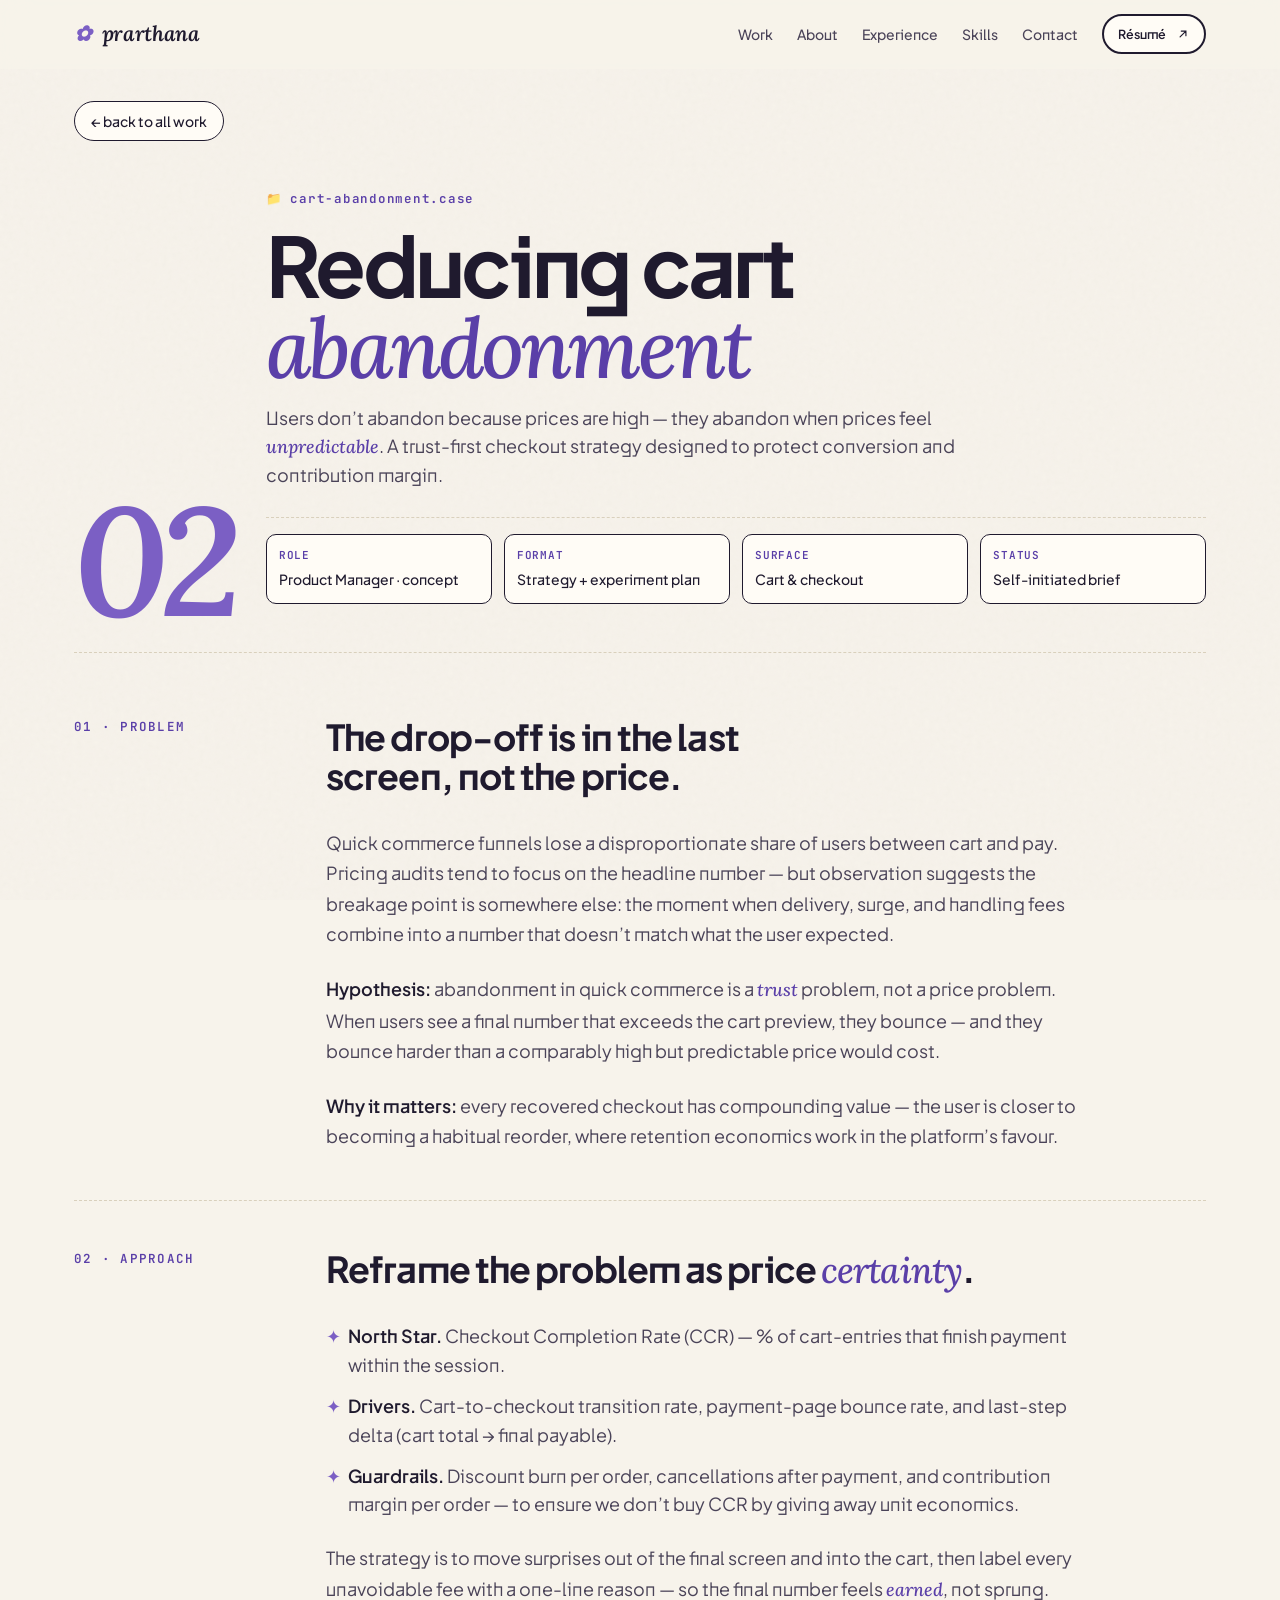
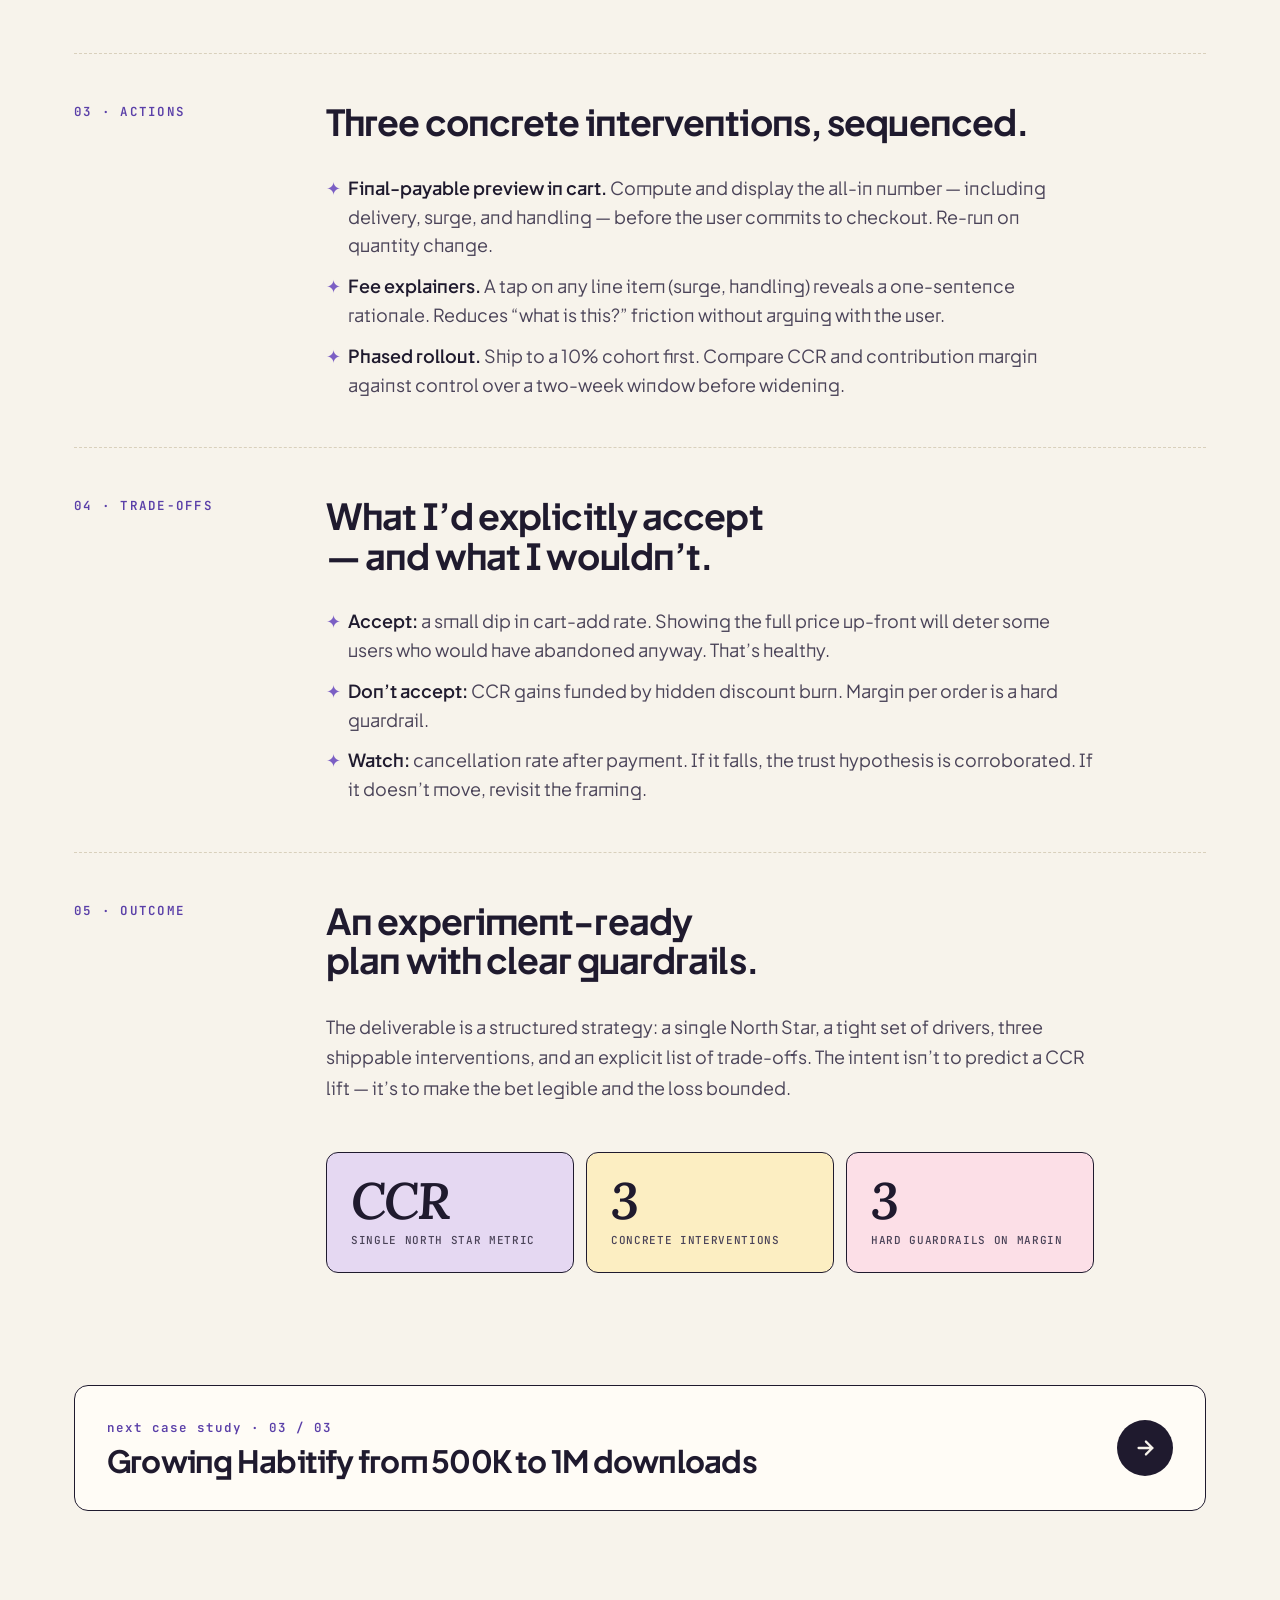
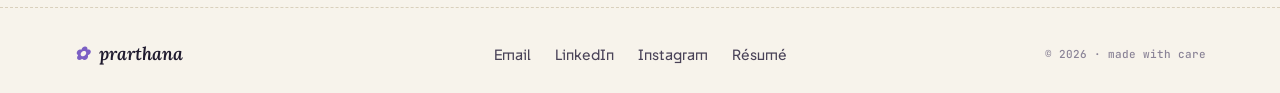
==== projects/cart-abandonment.html @ 4bee8fb5 "Rebuild portfolio: hand-built static site replacing legacy WordPress - Cream paper canvas, lilac pri" ====
<!doctype html>
<html lang="en">
<head>
<script>document.documentElement.classList.add('js');</script>
<meta charset="utf-8" />
<meta name="viewport" content="width=device-width, initial-scale=1, viewport-fit=cover" />
<meta name="theme-color" content="#F7F3EB" />
<meta name="color-scheme" content="light" />

<title>Reducing cart abandonment in quick commerce · Prarthana Dalai</title>
<meta name="description" content="A trust-first checkout strategy for quick commerce — designed to protect conversion and contribution margin." />

<link rel="icon" href="data:image/svg+xml,%3Csvg xmlns='http://www.w3.org/2000/svg' viewBox='0 0 32 32'%3E%3Crect width='32' height='32' rx='8' fill='%23F7F3EB'/%3E%3Ctext x='16' y='24' text-anchor='middle' font-family='Georgia,serif' font-style='italic' font-weight='600' font-size='22' fill='%237B5FC4'%3EP%3C/text%3E%3C/svg%3E" />

<link rel="preconnect" href="https://fonts.googleapis.com" />
<link rel="preconnect" href="https://fonts.gstatic.com" crossorigin />
<link href="https://fonts.googleapis.com/css2?family=Plus+Jakarta+Sans:wght@400;500;600;700;800&family=Lora:ital,wght@0,400..700;1,400..700&family=JetBrains+Mono:wght@400;500&family=Caveat:wght@500..700&display=swap" rel="stylesheet" />

<link rel="stylesheet" href="../index.css" />
</head>

<body>

<a class="skip" href="#main">Skip to content</a>

<header class="nav" data-nav>
  <div class="nav__inner container">
    <a class="nav__brand" href="../index.html" aria-label="Prarthana Dalai — home">prarthana</a>
    <nav class="nav__links" aria-label="Primary">
      <a href="../index.html#work">Work</a>
      <a href="../index.html#about">About</a>
      <a href="../index.html#experience">Experience</a>
      <a href="../index.html#skills">Skills</a>
      <a href="../index.html#contact">Contact</a>
    </nav>
    <div class="nav__actions">
      <a class="btn btn--ghost btn--sm" href="../assets/resume/Prarthana_Product_Manager.pdf" target="_blank" rel="noopener">
        Résumé
        <svg class="btn-arrow" viewBox="0 0 24 24" fill="none" stroke="currentColor" stroke-width="2" stroke-linecap="round" aria-hidden="true"><path d="M7 17L17 7M9 7h8v8"/></svg>
      </a>
    </div>
  </div>
</header>

<main id="main" class="case-page">
  <div class="container">

    <a class="case-back" href="../index.html#work">← back to all work</a>

    <header class="case-hero" data-reveal>
      <span class="case-hero__num">02</span>
      <div class="case-hero__main">
        <span class="case-hero__category">cart-abandonment.case</span>
        <h1 class="case-hero__title">Reducing cart <em>abandonment</em></h1>
        <p class="case-hero__deck">
          Users don&rsquo;t abandon because prices are high &mdash; they abandon when prices feel <em>unpredictable</em>.
          A trust-first checkout strategy designed to protect conversion and contribution margin.
        </p>
        <dl class="meta-grid">
          <div><dt>Role</dt><dd>Product Manager · concept</dd></div>
          <div><dt>Format</dt><dd>Strategy + experiment plan</dd></div>
          <div><dt>Surface</dt><dd>Cart &amp; checkout</dd></div>
          <div><dt>Status</dt><dd>Self-initiated brief</dd></div>
        </dl>
      </div>
    </header>

    <section class="case-section" data-reveal>
      <div class="case-section__label">01 · Problem</div>
      <div class="case-section__body">
        <h3>The drop-off is in the last screen, not the price.</h3>
        <p>
          Quick commerce funnels lose a disproportionate share of users between cart and pay. Pricing audits
          tend to focus on the headline number &mdash; but observation suggests the breakage point is somewhere
          else: the moment when delivery, surge, and handling fees combine into a number that doesn&rsquo;t
          match what the user expected.
        </p>
        <p><strong>Hypothesis:</strong> abandonment in quick commerce is a <em>trust</em> problem, not a price problem.
          When users see a final number that exceeds the cart preview, they bounce &mdash; and they bounce harder than
          a comparably high but predictable price would cost.</p>
        <p><strong>Why it matters:</strong> every recovered checkout has compounding value &mdash; the user is closer
          to becoming a habitual reorder, where retention economics work in the platform&rsquo;s favour.</p>
      </div>
    </section>

    <section class="case-section" data-reveal>
      <div class="case-section__label">02 · Approach</div>
      <div class="case-section__body">
        <h3>Reframe the problem as price <em>certainty</em>.</h3>
        <ul>
          <li><strong>North Star.</strong> Checkout Completion Rate (CCR) &mdash; % of cart-entries that finish payment within the session.</li>
          <li><strong>Drivers.</strong> Cart-to-checkout transition rate, payment-page bounce rate, and last-step delta (cart total → final payable).</li>
          <li><strong>Guardrails.</strong> Discount burn per order, cancellations after payment, and contribution margin per order &mdash; to ensure we don&rsquo;t buy CCR by giving away unit economics.</li>
        </ul>
        <p>
          The strategy is to move surprises out of the final screen and into the cart, then label every
          unavoidable fee with a one-line reason &mdash; so the final number feels <em>earned</em>, not sprung.
        </p>
      </div>
    </section>

    <section class="case-section" data-reveal>
      <div class="case-section__label">03 · Actions</div>
      <div class="case-section__body">
        <h3>Three concrete interventions, sequenced.</h3>
        <ul>
          <li><strong>Final-payable preview in cart.</strong> Compute and display the all-in number &mdash; including delivery, surge, and handling &mdash; before the user commits to checkout. Re-run on quantity change.</li>
          <li><strong>Fee explainers.</strong> A tap on any line item (surge, handling) reveals a one-sentence rationale. Reduces &ldquo;what is this?&rdquo; friction without arguing with the user.</li>
          <li><strong>Phased rollout.</strong> Ship to a 10% cohort first. Compare CCR and contribution margin against control over a two-week window before widening.</li>
        </ul>
      </div>
    </section>

    <section class="case-section" data-reveal>
      <div class="case-section__label">04 · Trade-offs</div>
      <div class="case-section__body">
        <h3>What I&rsquo;d explicitly accept &mdash; and what I wouldn&rsquo;t.</h3>
        <ul>
          <li><strong>Accept:</strong> a small dip in cart-add rate. Showing the full price up-front will deter some users who would have abandoned anyway. That&rsquo;s healthy.</li>
          <li><strong>Don&rsquo;t accept:</strong> CCR gains funded by hidden discount burn. Margin per order is a hard guardrail.</li>
          <li><strong>Watch:</strong> cancellation rate after payment. If it falls, the trust hypothesis is corroborated. If it doesn&rsquo;t move, revisit the framing.</li>
        </ul>
      </div>
    </section>

    <section class="case-section" data-reveal>
      <div class="case-section__label">05 · Outcome</div>
      <div class="case-section__body">
        <h3>An experiment-ready plan with clear guardrails.</h3>
        <p>
          The deliverable is a structured strategy: a single North Star, a tight set of drivers, three
          shippable interventions, and an explicit list of trade-offs. The intent isn&rsquo;t to predict
          a CCR lift &mdash; it&rsquo;s to make the bet legible and the loss bounded.
        </p>
        <div class="metrics">
          <div class="metric">
            <span class="metric__value">CCR</span>
            <span class="metric__label">Single North Star metric</span>
          </div>
          <div class="metric">
            <span class="metric__value">3</span>
            <span class="metric__label">Concrete interventions</span>
          </div>
          <div class="metric">
            <span class="metric__value">3</span>
            <span class="metric__label">Hard guardrails on margin</span>
          </div>
        </div>
      </div>
    </section>

    <a class="case-next" href="habitify.html" data-reveal>
      <div class="case-next__inner">
        <span class="case-next__kicker">next case study · 03 / 03</span>
        <span class="case-next__title">Growing Habitify from 500K to 1M downloads</span>
      </div>
      <span class="case-next__arrow" aria-hidden="true">
        <svg width="22" height="22" viewBox="0 0 24 24" fill="none" stroke="currentColor" stroke-width="2.5" stroke-linecap="round"><path d="M5 12h14M13 5l7 7-7 7"/></svg>
      </span>
    </a>

  </div>
</main>

<footer class="footer">
  <div class="container footer__inner">
    <div class="footer__brand">prarthana</div>
    <nav class="footer__links" aria-label="Footer">
      <a href="mailto:dalaiprarthana4@gmail.com">Email</a>
      <a href="https://www.linkedin.com/in/prarthana-dalai-ba931a186/" target="_blank" rel="noopener">LinkedIn</a>
      <a href="https://www.instagram.com/prar_tha_naa" target="_blank" rel="noopener">Instagram</a>
      <a href="../assets/resume/Prarthana_Product_Manager.pdf" target="_blank" rel="noopener">Résumé</a>
    </nav>
    <p class="footer__meta">© <span data-year>2026</span> · made with care</p>
  </div>
</footer>

<script src="../index.js" defer></script>
</body>
</html>
---- index.css ----
/* ============================================================
   PRARTHANA DALAI · PORTFOLIO 2026
   Warm minimalism · sketchbook · cream paper, lilac accent
   ============================================================ */

:root {
  /* Paper — warm cream, lots of white space */
  --paper:        #F7F3EB;
  --paper-2:      #FFFCF6;
  --paper-3:      #EDE6D5;
  --paper-4:      #E1D8C2;

  /* Ink */
  --ink:          #1F1A2E;
  --ink-2:        #4A4358;
  --ink-3:        #8B8497;
  --ink-4:        #BAB3C0;
  --ink-line:     #2D2640;

  /* Lilac — primary accent */
  --lilac:        #7B5FC4;
  --lilac-deep:   #5A3FA8;
  --lilac-soft:   #E5D8F2;
  --lilac-tint:   #F4ECFA;

  /* Sticky-note colors */
  --sun:          #F5D67D;
  --sun-soft:     #FCEEC2;
  --rose:         #FFB5C5;
  --rose-soft:    #FCDFE7;
  --mint:         #A8D5B8;
  --mint-soft:    #DBEEDF;
  --sky:          #B8D5F5;

  /* Borders */
  --border:       #D9D0BC;
  --border-soft:  #E8E0CB;
  --border-ink:   #1F1A2E;

  /* Type */
  --font-body:    'Plus Jakarta Sans', ui-sans-serif, system-ui, -apple-system, "Segoe UI", sans-serif;
  --font-italic:  'Lora', Georgia, "Times New Roman", serif;
  --font-mono:    'JetBrains Mono', ui-monospace, "SF Mono", Menlo, monospace;
  --font-hand:    'Caveat', "Comic Sans MS", cursive;

  /* Type scale */
  --t-2xs:  11px;
  --t-xs:   12.5px;
  --t-sm:   14px;
  --t-base: 16px;
  --t-md:   18px;
  --t-lg:   21px;
  --t-xl:   26px;
  --t-2xl:  34px;
  --t-3xl:  44px;
  --t-4xl:  56px;
  --t-5xl:  72px;
  --t-6xl:  96px;
  --t-7xl:  128px;

  /* Spacing 8pt */
  --s-1:  4px;  --s-2:  8px;  --s-3: 12px; --s-4: 16px; --s-5: 24px;
  --s-6: 32px;  --s-8: 48px;  --s-10: 64px; --s-12: 96px; --s-16: 128px;
  --s-20: 192px;

  /* Layout */
  --container: 1180px;
  --gutter:    24px;
  --nav-h:     68px;

  /* Radii — soft, organic */
  --r-sm:    8px;
  --r-md:   14px;
  --r-lg:   22px;
  --r-pill: 999px;

  /* Motion */
  --ease:     cubic-bezier(.22, .61, .36, 1);
  --ease-out: cubic-bezier(.16, 1, .3, 1);
  --spring:   cubic-bezier(.34, 1.56, .64, 1);
  --dur-1: 200ms;
  --dur-2: 360ms;
  --dur-3: 720ms;

  /* Shadows — soft, like paper */
  --shadow-sm: 0 1px 2px rgba(31, 26, 46, 0.06), 0 1px 3px rgba(31, 26, 46, 0.04);
  --shadow-md: 0 8px 24px -10px rgba(31, 26, 46, 0.18), 0 2px 6px -2px rgba(31, 26, 46, 0.08);
  --shadow-paper: 0 1px 0 rgba(31, 26, 46, 0.06), 0 4px 12px -4px rgba(31, 26, 46, 0.10), 0 12px 32px -12px rgba(31, 26, 46, 0.10);
}

/* ============================================================
   Reset & base
   ============================================================ */

*, *::before, *::after { box-sizing: border-box; }

html {
  -webkit-text-size-adjust: 100%;
  scroll-behavior: smooth;
  scroll-padding-top: calc(var(--nav-h) + 16px);
  color-scheme: light;
}

body {
  margin: 0;
  font-family: var(--font-body);
  font-size: var(--t-base);
  line-height: 1.6;
  color: var(--ink);
  background: var(--paper);
  -webkit-font-smoothing: antialiased;
  -moz-osx-font-smoothing: grayscale;
  text-rendering: optimizeLegibility;
  font-feature-settings: "ss01", "cv11";
  position: relative;
  overflow-x: hidden;
}

/* Subtle paper grain */
body::after {
  content: "";
  position: fixed;
  inset: 0;
  pointer-events: none;
  z-index: 1;
  opacity: 0.04;
  mix-blend-mode: multiply;
  background-image: url("data:image/svg+xml;utf8,<svg xmlns='http://www.w3.org/2000/svg' viewBox='0 0 200 200'><filter id='n'><feTurbulence type='fractalNoise' baseFrequency='0.85' numOctaves='2' stitchTiles='stitch'/><feColorMatrix values='0 0 0 0 0.10  0 0 0 0 0.08  0 0 0 0 0.16  0 0 0 0.6 0'/></filter><rect width='100%' height='100%' filter='url(%23n)'/></svg>");
}

img, svg, video { display: block; max-width: 100%; height: auto; }
img { color: transparent; }

h1, h2, h3, h4, h5, h6 { margin: 0; font-weight: 600; letter-spacing: -0.02em; line-height: 1.1; }
p { margin: 0; }
ul, ol { margin: 0; padding: 0; list-style: none; }

a {
  color: inherit;
  text-decoration: none;
  transition: color var(--dur-1) var(--ease);
}

button { font: inherit; color: inherit; background: none; border: 0; cursor: pointer; padding: 0; }

::selection { background: var(--lilac); color: var(--paper-2); }

:focus { outline: none; }
:focus-visible {
  outline: 2px solid var(--lilac);
  outline-offset: 3px;
  border-radius: 4px;
}

.skip {
  position: absolute;
  top: -100px; left: 16px;
  padding: 10px 16px;
  background: var(--ink);
  color: var(--paper);
  border-radius: 4px;
  z-index: 1000;
  transition: top var(--dur-1);
  font-family: var(--font-mono);
  font-size: var(--t-2xs);
}
.skip:focus { top: 16px; }

/* ============================================================
   Utilities
   ============================================================ */

.container {
  max-width: var(--container);
  padding-inline: var(--gutter);
  margin-inline: auto;
  position: relative;
  z-index: 2;
}

.italic-serif {
  font-family: var(--font-italic);
  font-style: italic;
  font-weight: 500;
}
.muted  { color: var(--ink-2); }
.faint  { color: var(--ink-3); }
.mono   {
  font-family: var(--font-mono);
  font-variant-numeric: tabular-nums;
}

/* Highlighted span — like a marker */
.hl {
  background: linear-gradient(180deg, transparent 55%, var(--lilac-soft) 55%, var(--lilac-soft) 92%, transparent 92%);
  padding: 0 4px;
}
.hl--sun { background: linear-gradient(180deg, transparent 55%, var(--sun-soft) 55%, var(--sun-soft) 92%, transparent 92%); }
.hl--rose { background: linear-gradient(180deg, transparent 55%, var(--rose-soft) 55%, var(--rose-soft) 92%, transparent 92%); }

/* Inline link — underlined */
.link {
  position: relative;
  color: var(--lilac-deep);
  font-weight: 600;
  border-bottom: 1.5px solid var(--lilac);
  padding-bottom: 1px;
  transition: color var(--dur-1) var(--ease), border-color var(--dur-1) var(--ease);
}
.link:hover { color: var(--ink); border-color: var(--ink); }

/* Tag */
.tag {
  display: inline-flex;
  align-items: center;
  gap: 8px;
  padding: 6px 12px;
  background: var(--lilac-soft);
  border: 1px solid var(--lilac);
  color: var(--lilac-deep);
  font-family: var(--font-mono);
  font-size: var(--t-2xs);
  font-weight: 500;
  border-radius: 999px;
}
.tag--sun  { background: var(--sun-soft); border-color: #D9B85A; color: #6E5519; }
.tag--rose { background: var(--rose-soft); border-color: #E78EA0; color: #B53D58; }
.tag--mint { background: var(--mint-soft); border-color: #74B594; color: #2F6843; }
.tag__dot {
  width: 6px; height: 6px;
  border-radius: 50%;
  background: currentColor;
}

/* ============================================================
   Buttons
   ============================================================ */

.btn {
  display: inline-flex;
  align-items: center;
  gap: 10px;
  padding: 13px 22px;
  font-family: var(--font-body);
  font-size: var(--t-sm);
  font-weight: 600;
  letter-spacing: -0.005em;
  border: 2px solid transparent;
  border-radius: 999px;
  cursor: pointer;
  transition: transform var(--dur-2) var(--spring),
              background var(--dur-2) var(--ease),
              color var(--dur-2) var(--ease),
              border-color var(--dur-2) var(--ease),
              box-shadow var(--dur-2) var(--ease);
  white-space: nowrap;
  position: relative;
}
.btn:hover  { transform: translateY(-2px); }
.btn:active { transform: translateY(0) scale(.98); transition-duration: 80ms; }

.btn--primary {
  background: var(--ink);
  color: var(--paper);
  border-color: var(--ink);
  box-shadow: 0 4px 0 0 var(--lilac);
}
.btn--primary:hover {
  background: var(--lilac-deep);
  border-color: var(--lilac-deep);
  box-shadow: 0 6px 0 0 var(--ink);
}
.btn--primary:active { box-shadow: 0 1px 0 0 var(--ink); }

.btn--ghost {
  background: var(--paper-2);
  color: var(--ink);
  border-color: var(--ink);
}
.btn--ghost:hover {
  background: var(--lilac-tint);
  border-color: var(--lilac);
  color: var(--lilac-deep);
}

.btn--sm { padding: 8px 14px; font-size: var(--t-xs); }
.btn--lg { padding: 16px 28px; font-size: var(--t-md); }

.btn-arrow {
  width: 14px; height: 14px;
  transition: transform var(--dur-2) var(--ease);
}
.btn:hover .btn-arrow { transform: translate(3px, -3px); }

/* ============================================================
   Nav
   ============================================================ */

.nav {
  position: sticky;
  top: 0;
  z-index: 100;
  background: color-mix(in srgb, var(--paper) 82%, transparent);
  backdrop-filter: saturate(140%) blur(14px);
  -webkit-backdrop-filter: saturate(140%) blur(14px);
  border-bottom: 1px solid transparent;
  transition: border-color var(--dur-2) var(--ease), background var(--dur-2) var(--ease);
}
.nav[data-scrolled="true"] { border-bottom-color: var(--border); }

.nav__inner {
  display: flex;
  align-items: center;
  gap: var(--s-5);
  height: var(--nav-h);
}

.nav__brand {
  display: inline-flex;
  align-items: center;
  gap: 10px;
  font-family: var(--font-italic);
  font-style: italic;
  font-weight: 600;
  font-size: var(--t-lg);
  color: var(--ink);
  letter-spacing: -0.015em;
}
.nav__brand::before {
  content: "✿";
  color: var(--lilac);
  font-size: 1em;
}

.nav__links {
  display: flex;
  gap: var(--s-5);
  margin-left: auto;
}
.nav__links a {
  font-size: var(--t-sm);
  color: var(--ink-2);
  font-weight: 500;
  position: relative;
  padding: 4px 0;
  transition: color var(--dur-1) var(--ease);
}
.nav__links a:hover { color: var(--lilac-deep); }
.nav__links a::after {
  content: "";
  position: absolute;
  left: 0; right: 0; bottom: 0;
  height: 2px;
  background: var(--lilac);
  border-radius: 2px;
  transform: scaleX(0);
  transform-origin: left;
  transition: transform var(--dur-2) var(--ease-out);
}
.nav__links a:hover::after { transform: scaleX(1); }

.nav__actions {
  display: inline-flex;
  align-items: center;
  gap: var(--s-3);
}

/* ============================================================
   Hero
   ============================================================ */

.hero {
  position: relative;
  padding-top: clamp(48px, 5vw, 72px);
  padding-bottom: clamp(80px, 8vw, 120px);
  overflow: visible;
}

.hero__inner {
  display: grid;
  grid-template-columns: 1.5fr 1fr;
  gap: clamp(40px, 5vw, 80px);
  align-items: center;
  position: relative;
}

.hero__main {
  display: flex;
  flex-direction: column;
  gap: var(--s-5);
}

.hero__greeting {
  display: flex;
  align-items: center;
  gap: 12px;
  font-family: var(--font-italic);
  font-style: italic;
  font-size: var(--t-xl);
  color: var(--ink-2);
  font-weight: 500;
}
.hero__greeting-wave {
  display: inline-block;
  font-size: 1.4em;
  animation: wave 2.4s var(--ease) infinite;
  transform-origin: 70% 70%;
}
@keyframes wave {
  0%, 100% { transform: rotate(0deg); }
  10%, 30% { transform: rotate(14deg); }
  20%      { transform: rotate(-8deg); }
  40%      { transform: rotate(0deg); }
}

.hero__title {
  font-family: var(--font-body);
  font-weight: 700;
  font-size: clamp(48px, 8vw, 110px);
  line-height: 0.95;
  letter-spacing: -0.04em;
  color: var(--ink);
  text-wrap: balance;
}
.hero__title em {
  font-family: var(--font-italic);
  font-style: italic;
  font-weight: 500;
  color: var(--lilac-deep);
  position: relative;
  white-space: nowrap;
  letter-spacing: -0.025em;
}
.hero__title em::after {
  content: "";
  position: absolute;
  left: 0; right: 0;
  bottom: -0.06em;
  height: 0.18em;
  background: url("data:image/svg+xml;utf8,<svg xmlns='http://www.w3.org/2000/svg' viewBox='0 0 200 12' preserveAspectRatio='none'><path d='M2 8 Q 50 1 100 6 T 198 4' stroke='%237B5FC4' stroke-width='3' fill='none' stroke-linecap='round'/></svg>") no-repeat center / 100% 100%;
}

.hero__lede {
  font-size: clamp(var(--t-md), 1.4vw, var(--t-lg));
  line-height: 1.55;
  color: var(--ink-2);
  max-width: 56ch;
  text-wrap: pretty;
}

/* "On my desk right now" notepad — paper-tape callout */
.hero__now {
  background: var(--paper-2);
  border: 1.5px solid var(--ink);
  border-radius: 14px;
  padding: 22px 22px 18px;
  position: relative;
  margin-top: var(--s-3);
  max-width: 480px;
  box-shadow: var(--shadow-paper);
}
.hero__now::before {
  content: "";
  position: absolute;
  top: -11px;
  left: 28px;
  width: 84px;
  height: 22px;
  background: var(--sun);
  border: 1px solid rgba(31, 26, 46, 0.10);
  border-radius: 2px;
  transform: rotate(-3deg);
  box-shadow: 0 2px 4px rgba(0, 0, 0, 0.08);
  pointer-events: none;
}
.hero__now-label {
  display: inline-flex;
  align-items: center;
  gap: 8px;
  font-family: var(--font-italic);
  font-style: italic;
  font-weight: 600;
  font-size: var(--t-md);
  color: var(--lilac-deep);
  margin-bottom: 14px;
}
.hero__now-label::before {
  content: "✿";
  font-style: normal;
  color: var(--lilac);
  font-size: 0.85em;
}
.hero__now dl {
  margin: 0;
  display: flex;
  flex-direction: column;
}
.hero__now dl > div {
  display: grid;
  grid-template-columns: 96px 1fr;
  gap: 14px;
  align-items: baseline;
  padding: 9px 0;
  border-bottom: 1px dashed var(--border);
}
.hero__now dl > div:first-child { padding-top: 4px; }
.hero__now dl > div:last-child  { border-bottom: 0; padding-bottom: 2px; }
.hero__now dt {
  font-family: var(--font-mono);
  font-size: var(--t-2xs);
  letter-spacing: 0.10em;
  text-transform: uppercase;
  color: var(--lilac-deep);
  font-weight: 600;
  margin: 0;
}
.hero__now dd {
  margin: 0;
  font-size: var(--t-sm);
  color: var(--ink);
  line-height: 1.5;
}
.hero__now dd strong {
  color: var(--lilac-deep);
  font-weight: 700;
}

.hero__cta {
  display: flex;
  gap: var(--s-3);
  flex-wrap: wrap;
  margin-top: var(--s-3);
}

/* Hero side — polaroid portrait + stickies */
.hero__side {
  position: relative;
  display: flex;
  justify-content: center;
  align-items: center;
  min-height: 480px;
}

.polaroid {
  position: relative;
  background: var(--paper-2);
  padding: 14px 14px 60px;
  border-radius: 4px;
  box-shadow: var(--shadow-paper);
  transform: rotate(-3deg);
  transition: transform var(--dur-3) var(--ease);
  max-width: 280px;
  z-index: 2;
}
.polaroid:hover { transform: rotate(-1deg) translateY(-4px); }
.polaroid img {
  width: 100%;
  aspect-ratio: 4 / 5;
  object-fit: cover;
  background: var(--lilac-soft);
  filter: contrast(1.02) saturate(0.95);
}
.polaroid__cap {
  position: absolute;
  bottom: 16px;
  left: 0; right: 0;
  text-align: center;
  font-family: var(--font-hand);
  font-size: 22px;
  color: var(--ink);
  letter-spacing: 0.005em;
}

/* Sticky note */
.sticky {
  position: absolute;
  background: var(--sun);
  padding: 14px 16px;
  font-family: var(--font-hand);
  font-size: 19px;
  line-height: 1.2;
  color: var(--ink);
  box-shadow: var(--shadow-md);
  width: 160px;
  z-index: 3;
}
.sticky::before {
  content: "";
  position: absolute;
  top: -10px; left: 50%;
  transform: translateX(-50%) rotate(-4deg);
  width: 60px;
  height: 18px;
  background: rgba(247, 243, 235, 0.7);
  border: 1px solid rgba(31, 26, 46, 0.08);
  border-radius: 2px;
  box-shadow: 0 2px 6px rgba(0,0,0,.08);
}
.sticky--lilac { background: var(--lilac-soft); }
.sticky--rose  { background: var(--rose-soft); }
.sticky--mint  { background: var(--mint-soft); }

.hero__sticky-1 {
  top: 8%;
  right: -8%;
  transform: rotate(7deg);
  width: 170px;
}
.hero__sticky-2 {
  bottom: 6%;
  left: -10%;
  transform: rotate(-6deg);
  width: 150px;
  background: var(--lilac-soft);
}
.hero__sticky-3 {
  top: 32%;
  left: -16%;
  transform: rotate(-12deg);
  width: 140px;
  background: var(--rose-soft);
}

/* Decorative scribbles */
.scribble {
  position: absolute;
  pointer-events: none;
  z-index: 1;
}
.scribble--star1 { top: 4%; left: 8%; width: 36px; color: var(--lilac); transform: rotate(-12deg); }
.scribble--star2 { bottom: 18%; right: 28%; width: 28px; color: var(--rose); transform: rotate(8deg); }
.scribble--arrow1 { top: 38%; left: 38%; width: 90px; color: var(--ink-3); transform: rotate(-22deg); opacity: 0.6; }
.scribble--squiggle { bottom: 8%; left: 24%; width: 110px; color: var(--lilac); opacity: 0.4; }

/* ============================================================
   Sections
   ============================================================ */

.section {
  padding-block: clamp(64px, 8vw, 120px);
  position: relative;
}

.section__head {
  display: grid;
  grid-template-columns: 1fr 1fr;
  gap: clamp(var(--s-5), 4vw, var(--s-8));
  margin-bottom: clamp(var(--s-8), 6vw, var(--s-10));
  align-items: end;
}
.section__pg {
  display: inline-flex;
  align-items: center;
  gap: 10px;
  font-family: var(--font-mono);
  font-size: var(--t-xs);
  letter-spacing: 0.08em;
  color: var(--ink-3);
  margin-bottom: var(--s-3);
  font-weight: 500;
}
.section__pg::before {
  content: "→";
  color: var(--lilac);
  font-weight: 700;
}
.section__title {
  font-family: var(--font-body);
  font-weight: 700;
  font-size: clamp(var(--t-3xl), 5.4vw, var(--t-5xl));
  letter-spacing: -0.035em;
  line-height: 0.96;
  color: var(--ink);
  text-wrap: balance;
}
.section__title em {
  font-family: var(--font-italic);
  font-style: italic;
  font-weight: 500;
  color: var(--lilac-deep);
  letter-spacing: -0.02em;
}
.section__deck {
  font-size: clamp(var(--t-md), 1.3vw, var(--t-lg));
  line-height: 1.55;
  color: var(--ink-2);
  max-width: 50ch;
  text-wrap: pretty;
  align-self: end;
  padding-bottom: 6px;
}

/* ============================================================
   About — notebook page feel
   ============================================================ */

.about {
  display: grid;
  grid-template-columns: 1fr 360px;
  gap: clamp(var(--s-5), 4vw, var(--s-10));
  align-items: start;
}

.about__body p {
  font-size: clamp(var(--t-md), 1.3vw, 19px);
  line-height: 1.7;
  color: var(--ink);
  text-wrap: pretty;
}
.about__body p + p { margin-top: var(--s-5); }
.about__body em {
  font-family: var(--font-italic);
  font-style: italic;
  font-weight: 500;
  color: var(--lilac-deep);
}

/* Drop cap — soft, decorative */
.dropcap::first-letter {
  font-family: var(--font-italic);
  font-style: italic;
  font-weight: 600;
  font-size: 5.5em;
  float: left;
  line-height: 0.85;
  margin: 4px 12px 0 -2px;
  color: var(--lilac-deep);
}

/* Pull quote */
.pullquote {
  margin: var(--s-6) 0;
  padding: var(--s-5);
  background: var(--lilac-tint);
  border-left: 4px solid var(--lilac);
  border-radius: 0 12px 12px 0;
  font-family: var(--font-italic);
  font-style: italic;
  font-weight: 500;
  font-size: clamp(20px, 2vw, 26px);
  line-height: 1.4;
  color: var(--ink);
  text-wrap: balance;
  position: relative;
}
.pullquote::before {
  content: "“";
  position: absolute;
  top: -10px; left: 14px;
  font-family: var(--font-italic);
  font-size: 80px;
  color: var(--lilac);
  line-height: 1;
  font-style: italic;
}
.pullquote cite {
  display: block;
  margin-top: 12px;
  font-style: normal;
  font-family: var(--font-mono);
  font-size: var(--t-2xs);
  letter-spacing: 0.08em;
  color: var(--ink-3);
  font-weight: 500;
}

/* About sidebar — sticky note + todo list */
.about__sidebar {
  display: flex;
  flex-direction: column;
  gap: var(--s-5);
  position: sticky;
  top: calc(var(--nav-h) + 24px);
  align-self: start;
}

.todo-card {
  background: var(--paper-2);
  border: 1px solid var(--border);
  border-radius: 12px;
  padding: var(--s-5);
  position: relative;
  box-shadow: var(--shadow-sm);
}
.todo-card__tape {
  position: absolute;
  top: -14px;
  left: 50%;
  transform: translateX(-50%) rotate(-3deg);
  width: 80px;
  height: 22px;
  background: var(--sun);
  opacity: 0.85;
  border-radius: 2px;
  box-shadow: 0 2px 6px rgba(0,0,0,.08);
}
.todo-card__title {
  font-family: var(--font-hand);
  font-size: 28px;
  color: var(--ink);
  margin-bottom: var(--s-3);
  display: flex;
  align-items: center;
  gap: 10px;
}
.todo-card__title::after {
  content: "";
  flex: 1;
  height: 1px;
  background: var(--ink-4);
}
.todo-card__list {
  display: flex;
  flex-direction: column;
  gap: var(--s-3);
}
.todo-card__list li {
  display: grid;
  grid-template-columns: 24px 1fr;
  gap: 12px;
  align-items: start;
  font-size: var(--t-sm);
  line-height: 1.5;
  color: var(--ink-2);
}
.todo-card__check {
  width: 18px; height: 18px;
  border: 2px solid var(--ink);
  border-radius: 4px;
  position: relative;
  margin-top: 2px;
  flex-shrink: 0;
}
.todo-card__check--done { background: var(--lilac); border-color: var(--lilac); }
.todo-card__check--done::after {
  content: "✓";
  position: absolute;
  top: -2px; left: 2px;
  color: var(--paper);
  font-weight: 700;
  font-size: 13px;
}
.todo-card__list strong {
  display: block;
  color: var(--ink);
  font-weight: 600;
  margin-bottom: 2px;
}

/* ============================================================
   Work — desktop "folder" cards with polaroid feel
   ============================================================ */

.folder-grid {
  display: grid;
  grid-template-columns: 1fr;
  gap: clamp(var(--s-8), 6vw, var(--s-12));
}

.folder {
  display: grid;
  grid-template-columns: 1fr 1fr;
  gap: clamp(var(--s-5), 4vw, var(--s-8));
  align-items: start;
  position: relative;
  padding: var(--s-6) 0;
}
.folder--right { grid-template-columns: 1fr 1fr; }
.folder--right .folder__media { order: 2; }
.folder--right .folder__body  { order: 1; }

.folder__head {
  grid-column: 1 / -1;
  display: grid;
  grid-template-columns: auto 1fr auto;
  gap: var(--s-4);
  align-items: baseline;
  padding-bottom: var(--s-3);
  border-bottom: 1.5px dashed var(--border);
  margin-bottom: var(--s-5);
}
.folder__num {
  font-family: var(--font-italic);
  font-style: italic;
  font-weight: 600;
  font-size: clamp(48px, 6vw, 80px);
  color: var(--lilac);
  letter-spacing: -0.04em;
  line-height: 0.85;
}
.folder__filename {
  font-family: var(--font-mono);
  font-size: var(--t-sm);
  color: var(--ink-2);
  letter-spacing: 0.02em;
  display: inline-flex;
  align-items: center;
  gap: 8px;
}
.folder__filename::before {
  content: "📁";
  font-size: 1.2em;
}
.folder__pg {
  font-family: var(--font-mono);
  font-size: var(--t-xs);
  color: var(--ink-3);
  letter-spacing: 0.06em;
  font-weight: 500;
}

.folder__media {
  position: relative;
  padding: 0;
}
.folder__media-frame {
  position: relative;
  background: var(--paper-2);
  border: 1px solid var(--border);
  border-radius: 12px;
  overflow: hidden;
  aspect-ratio: 4 / 5;
  transform: rotate(-2deg);
  transition: transform var(--dur-3) var(--ease);
  box-shadow: var(--shadow-paper);
  padding: 14px 14px 50px;
}
.folder--right .folder__media-frame { transform: rotate(2deg); }
.folder__media:hover .folder__media-frame { transform: rotate(0deg); }
.folder__media-frame img {
  width: 100%;
  height: 100%;
  object-fit: cover;
  border-radius: 4px;
}
.folder__media-frame--graphic {
  display: grid;
  place-items: center;
  background: linear-gradient(155deg, var(--lilac-tint) 0%, var(--rose-soft) 100%);
  padding: var(--s-6);
}
.folder__media-cap {
  position: absolute;
  bottom: 14px;
  left: 0; right: 0;
  text-align: center;
  font-family: var(--font-hand);
  font-size: 18px;
  color: var(--ink);
  pointer-events: none;
}
/* sticky tag on each folder */
.folder__sticker {
  position: absolute;
  top: -14px;
  right: -14px;
  background: var(--lilac);
  color: var(--paper);
  font-family: var(--font-mono);
  font-size: var(--t-2xs);
  font-weight: 600;
  letter-spacing: 0.08em;
  padding: 6px 12px;
  border-radius: 999px;
  box-shadow: var(--shadow-md);
  transform: rotate(8deg);
  z-index: 2;
}
.folder__sticker--rose { background: var(--rose); color: var(--ink); }
.folder__sticker--sun  { background: var(--sun);  color: var(--ink); }

.folder__body {
  display: flex;
  flex-direction: column;
  gap: var(--s-4);
}
.folder__title {
  font-family: var(--font-body);
  font-weight: 700;
  font-size: clamp(28px, 4vw, 56px);
  letter-spacing: -0.035em;
  line-height: 0.98;
  color: var(--ink);
  text-wrap: balance;
}
.folder__title em {
  font-family: var(--font-italic);
  font-style: italic;
  font-weight: 500;
  color: var(--lilac-deep);
}
.folder__deck {
  font-size: clamp(var(--t-md), 1.3vw, var(--t-lg));
  line-height: 1.55;
  color: var(--ink-2);
  max-width: 38ch;
}

.folder__pap {
  display: grid;
  grid-template-columns: repeat(2, minmax(0, 1fr));
  gap: var(--s-4) var(--s-5);
  margin-top: var(--s-3);
  padding-top: var(--s-4);
  border-top: 1.5px dashed var(--border);
}
.folder__pap > div { display: flex; flex-direction: column; gap: 6px; }
.folder__pap dt {
  font-family: var(--font-mono);
  font-size: var(--t-2xs);
  letter-spacing: 0.10em;
  text-transform: uppercase;
  color: var(--lilac-deep);
  font-weight: 600;
}
.folder__pap dd {
  margin: 0;
  font-size: var(--t-sm);
  line-height: 1.55;
  color: var(--ink-2);
}
.folder__pap dd strong { color: var(--ink); font-weight: 600; }

.folder__cta {
  align-self: flex-start;
  margin-top: var(--s-3);
  display: inline-flex;
  align-items: center;
  gap: 8px;
  padding: 10px 18px;
  background: var(--paper-2);
  border: 1.5px solid var(--ink);
  border-radius: 999px;
  font-size: var(--t-sm);
  font-weight: 600;
  color: var(--ink);
  transition: all var(--dur-2) var(--ease);
}
.folder__cta:hover {
  background: var(--ink);
  color: var(--paper);
  transform: translate(-2px, -2px);
  box-shadow: 4px 4px 0 var(--lilac);
}

/* Checkout graphic */
.checkout-card {
  width: 100%;
  max-width: 280px;
  background: var(--paper-2);
  border: 1.5px solid var(--ink);
  border-radius: 12px;
  padding: var(--s-4);
  display: flex;
  flex-direction: column;
  gap: 10px;
  box-shadow: var(--shadow-md);
  transform: rotate(-1deg);
}
.checkout-card__row {
  display: flex;
  justify-content: space-between;
  align-items: center;
  font-size: var(--t-sm);
  color: var(--ink-2);
}
.checkout-card__row--surcharge { color: #B53D58; }
.checkout-card__row--total {
  margin-top: 6px;
  padding-top: 10px;
  border-top: 1.5px dashed var(--border);
  font-family: var(--font-italic);
  font-style: italic;
  font-size: var(--t-md);
  font-weight: 600;
  color: var(--ink);
}
.checkout-card__chip {
  align-self: flex-start;
  margin-top: 4px;
  padding: 4px 10px;
  background: var(--lilac);
  color: var(--paper);
  font-family: var(--font-mono);
  font-size: var(--t-2xs);
  font-weight: 600;
  border-radius: 999px;
  letter-spacing: 0.04em;
}

/* ============================================================
   Numbers — playful tile grid
   ============================================================ */

.numbers {
  margin-top: clamp(var(--s-10), 8vw, var(--s-12));
  padding-top: var(--s-6);
  border-top: 1.5px dashed var(--border);
}
.numbers__head {
  display: flex;
  justify-content: space-between;
  align-items: baseline;
  flex-wrap: wrap;
  gap: var(--s-4);
  margin-bottom: var(--s-6);
}
.numbers__title {
  font-family: var(--font-body);
  font-weight: 700;
  font-size: clamp(var(--t-xl), 3vw, var(--t-3xl));
  color: var(--ink);
  letter-spacing: -0.025em;
  line-height: 1;
}
.numbers__title em { font-family: var(--font-italic); font-style: italic; color: var(--lilac-deep); font-weight: 500; }
.numbers__pg {
  font-family: var(--font-mono);
  font-size: var(--t-xs);
  color: var(--ink-3);
  letter-spacing: 0.06em;
  font-weight: 500;
}

.numbers__grid {
  display: grid;
  grid-template-columns: repeat(4, minmax(0, 1fr));
  gap: var(--s-4);
}
.numbers__cell {
  padding: var(--s-5);
  background: var(--paper-2);
  border: 1.5px solid var(--ink);
  border-radius: 14px;
  display: flex;
  flex-direction: column;
  gap: 8px;
  position: relative;
  transition: all var(--dur-2) var(--ease);
}
.numbers__cell:nth-child(1) { background: var(--lilac-soft); }
.numbers__cell:nth-child(2) { background: var(--sun-soft); }
.numbers__cell:nth-child(3) { background: var(--rose-soft); }
.numbers__cell:nth-child(4) { background: var(--mint-soft); }
.numbers__cell:hover {
  transform: translate(-2px, -2px);
  box-shadow: 4px 4px 0 var(--ink);
}
.numbers__metric {
  font-family: var(--font-italic);
  font-style: italic;
  font-weight: 600;
  font-size: clamp(var(--t-3xl), 4vw, 60px);
  color: var(--ink);
  letter-spacing: -0.03em;
  line-height: 0.92;
}
.numbers__metric span { font-size: 0.55em; }
.numbers__label {
  font-size: var(--t-sm);
  color: var(--ink-2);
  line-height: 1.45;
  font-weight: 500;
}

/* ============================================================
   Experience — index-card stack
   ============================================================ */

.timeline {
  display: flex;
  flex-direction: column;
  gap: var(--s-5);
}

.role {
  background: var(--paper-2);
  border: 1.5px solid var(--ink);
  border-radius: 14px;
  padding: var(--s-6);
  display: grid;
  grid-template-columns: 120px 1fr;
  gap: var(--s-5) var(--s-6);
  align-items: start;
  position: relative;
  transition: transform var(--dur-2) var(--ease), box-shadow var(--dur-2) var(--ease);
  box-shadow: var(--shadow-sm);
}
.role:hover { transform: translate(-2px, -2px); box-shadow: 5px 5px 0 var(--lilac); }
.role:nth-child(odd)  { transform: rotate(-0.4deg); }
.role:nth-child(even) { transform: rotate(0.3deg); }
.role:nth-child(odd):hover  { transform: rotate(0deg) translate(-2px, -2px); }
.role:nth-child(even):hover { transform: rotate(0deg) translate(-2px, -2px); }

/* Years column — stacked italic dates connected by a dotted line */
.role__years {
  display: flex;
  flex-direction: column;
  align-items: center;
  gap: 10px;
  padding-top: 10px;
  font-family: var(--font-italic);
  font-style: italic;
  font-weight: 600;
}
.role__year {
  font-size: clamp(28px, 3.4vw, 44px);
  color: var(--ink);
  letter-spacing: -0.025em;
  line-height: 0.92;
}
.role__year:last-child { color: var(--lilac-deep); }
.role__year-line {
  width: 2px;
  height: 28px;
  background-image: linear-gradient(to bottom, var(--lilac) 50%, transparent 50%);
  background-size: 2px 8px;
  background-repeat: repeat-y;
}

.role__main {
  display: flex;
  flex-direction: column;
  gap: var(--s-4);
}

.role__head {
  display: flex;
  flex-direction: column;
  gap: 4px;
  padding-top: 6px;
}
.role__head h3 {
  font-family: var(--font-body);
  font-weight: 700;
  font-size: clamp(var(--t-xl), 2vw, 30px);
  letter-spacing: -0.02em;
  color: var(--ink);
  line-height: 1.1;
}
.role__company {
  font-family: var(--font-mono);
  font-size: var(--t-xs);
  color: var(--lilac-deep);
  font-weight: 600;
  letter-spacing: 0.04em;
}
a.role__company { transition: color var(--dur-1) var(--ease); }
a.role__company:hover { color: var(--ink); }

/* Highlight callout — tinted box, rotates color per role */
.role__highlight {
  position: relative;
  padding: 16px 18px;
  background: var(--lilac-soft);
  border: 1.5px solid var(--lilac-deep);
  border-radius: 10px;
  font-family: var(--font-italic);
  font-style: italic;
  font-weight: 500;
  font-size: var(--t-md);
  line-height: 1.45;
  color: var(--ink);
  letter-spacing: -0.005em;
}
.role__highlight strong {
  font-style: normal;
  font-family: var(--font-body);
  color: var(--lilac-deep);
  font-weight: 700;
}
.role__highlight-tag {
  display: inline-block;
  font-family: var(--font-mono);
  font-style: normal;
  font-size: var(--t-2xs);
  letter-spacing: 0.10em;
  text-transform: uppercase;
  color: var(--lilac-deep);
  background: var(--paper-2);
  padding: 3px 10px;
  border: 1.5px solid var(--lilac-deep);
  border-radius: 999px;
  font-weight: 600;
  margin-bottom: 10px;
  margin-right: 8px;
  vertical-align: 2px;
}
/* Color variants */
.role__highlight--sun  { background: var(--sun-soft);  border-color: #B89540; }
.role__highlight--sun strong, .role__highlight--sun .role__highlight-tag { color: #6E5519; }
.role__highlight--sun .role__highlight-tag { border-color: #B89540; }

.role__highlight--rose { background: var(--rose-soft); border-color: #B53D58; }
.role__highlight--rose strong, .role__highlight--rose .role__highlight-tag { color: #B53D58; }
.role__highlight--rose .role__highlight-tag { border-color: #B53D58; }

.role__highlight--mint { background: var(--mint-soft); border-color: #2F6843; }
.role__highlight--mint strong, .role__highlight--mint .role__highlight-tag { color: #2F6843; }
.role__highlight--mint .role__highlight-tag { border-color: #2F6843; }

.role__bullets {
  display: flex;
  flex-direction: column;
  gap: 10px;
}
.role__bullets li {
  position: relative;
  padding-left: 22px;
  font-size: var(--t-sm);
  line-height: 1.55;
  color: var(--ink-2);
}
.role__bullets li::before {
  content: "✦";
  position: absolute;
  top: 1px; left: 0;
  color: var(--lilac);
  font-weight: 700;
}
.role__bullets strong { color: var(--ink); font-weight: 700; }

/* Honors callout */
.honors {
  margin-top: var(--s-8);
  padding: var(--s-6);
  background: var(--ink);
  color: var(--paper);
  border-radius: 14px;
  display: grid;
  grid-template-columns: 1fr 1.4fr;
  gap: var(--s-6);
  align-items: start;
  position: relative;
  overflow: hidden;
}
.honors::before {
  content: "🏆";
  position: absolute;
  font-size: 240px;
  bottom: -50px; right: -30px;
  opacity: 0.12;
  pointer-events: none;
}
.honors__left { display: flex; flex-direction: column; gap: var(--s-3); position: relative; }
.honors__label {
  font-family: var(--font-mono);
  font-size: var(--t-xs);
  letter-spacing: 0.10em;
  color: var(--lilac-soft);
  font-weight: 600;
  text-transform: uppercase;
}
.honors__title {
  font-family: var(--font-body);
  font-weight: 700;
  font-size: clamp(var(--t-2xl), 3vw, 44px);
  color: var(--paper);
  line-height: 1;
  letter-spacing: -0.025em;
}
.honors__title em { font-family: var(--font-italic); font-style: italic; color: var(--sun); font-weight: 500; }
.honors__list {
  display: flex;
  flex-direction: column;
  gap: 0;
  position: relative;
}
.honors__list li {
  display: grid;
  grid-template-columns: 60px 1fr;
  gap: var(--s-3);
  padding: 10px 0;
  border-bottom: 1px solid rgba(247, 243, 235, 0.10);
  font-size: var(--t-md);
  color: var(--paper);
  align-items: baseline;
}
.honors__list li:last-child { border-bottom: 0; }
.honors__year {
  font-family: var(--font-mono);
  font-size: var(--t-2xs);
  letter-spacing: 0.08em;
  color: var(--lilac-soft);
  font-weight: 600;
}

/* ============================================================
   Skills — colorful sticky-pills
   ============================================================ */

.skills-row {
  display: grid;
  grid-template-columns: 220px 1fr;
  gap: var(--s-5) var(--s-6);
  padding: var(--s-5) 0;
  border-bottom: 1.5px dashed var(--border);
  align-items: start;
}
.skills-row:first-child { border-top: 1.5px dashed var(--border); }
.skills-row__heading {
  font-family: var(--font-italic);
  font-style: italic;
  font-weight: 600;
  font-size: clamp(var(--t-xl), 2vw, var(--t-2xl));
  color: var(--lilac-deep);
  letter-spacing: -0.02em;
  display: flex;
  align-items: baseline;
  gap: 10px;
}
.skills-row__heading::before {
  content: "✿";
  color: var(--lilac);
  font-style: normal;
  font-size: 0.7em;
}
.skills-row__list {
  display: flex;
  flex-wrap: wrap;
  gap: 8px 8px;
  align-items: center;
}
.skills-row__list li {
  padding: 8px 14px;
  background: var(--paper-2);
  border: 1.5px solid var(--ink);
  border-radius: 999px;
  font-size: var(--t-sm);
  color: var(--ink);
  font-weight: 500;
  transition: all var(--dur-2) var(--spring);
  cursor: default;
}
.skills-row__list li:nth-child(4n+1):hover { background: var(--lilac-soft); }
.skills-row__list li:nth-child(4n+2):hover { background: var(--sun-soft); }
.skills-row__list li:nth-child(4n+3):hover { background: var(--rose-soft); }
.skills-row__list li:nth-child(4n+4):hover { background: var(--mint-soft); }
.skills-row__list li:hover {
  transform: translate(-2px, -2px);
  box-shadow: 3px 3px 0 var(--ink);
}

/* ============================================================
   Contact
   ============================================================ */

.section--contact { padding-bottom: clamp(80px, 8vw, 120px); }
.contact { text-align: center; max-width: 880px; margin: 0 auto; position: relative; }

.contact__greet {
  display: inline-flex;
  align-items: center;
  gap: 10px;
  font-family: var(--font-italic);
  font-style: italic;
  font-size: var(--t-xl);
  color: var(--lilac-deep);
  margin-bottom: var(--s-4);
}
.contact__greet::before {
  content: "✿";
  font-style: normal;
  color: var(--lilac);
  font-size: 0.85em;
}

.contact__title {
  font-family: var(--font-body);
  font-weight: 700;
  font-size: clamp(48px, 9vw, 144px);
  letter-spacing: -0.04em;
  line-height: 0.96;
  margin-bottom: var(--s-6);
  color: var(--ink);
  text-wrap: balance;
}
.contact__title em {
  font-family: var(--font-italic);
  font-style: italic;
  font-weight: 500;
  color: var(--lilac-deep);
  display: block;
}

.contact__cta { margin-bottom: var(--s-10); }

.contact__split {
  display: grid;
  grid-template-columns: 1fr 1fr;
  gap: var(--s-5);
  text-align: left;
  max-width: 720px;
  margin: 0 auto;
}
.contact__card {
  padding: var(--s-5);
  background: var(--paper-2);
  border: 1.5px solid var(--ink);
  border-radius: 14px;
  display: flex;
  flex-direction: column;
  gap: var(--s-3);
  transition: transform var(--dur-2) var(--ease), box-shadow var(--dur-2) var(--ease);
}
.contact__card:hover {
  transform: translate(-2px, -2px);
  box-shadow: 4px 4px 0 var(--lilac);
}
.contact__label {
  font-family: var(--font-mono);
  font-size: var(--t-2xs);
  letter-spacing: 0.10em;
  text-transform: uppercase;
  color: var(--lilac-deep);
  font-weight: 600;
}
.contact__card p {
  font-size: var(--t-sm);
  color: var(--ink-2);
  line-height: 1.5;
}

/* ============================================================
   Footer
   ============================================================ */

.footer {
  border-top: 1.5px dashed var(--border);
  padding-block: var(--s-6) var(--s-5);
  background: var(--paper);
}
.footer__inner {
  display: grid;
  grid-template-columns: 1fr auto 1fr;
  align-items: center;
  gap: var(--s-5);
}
.footer__brand {
  display: inline-flex;
  align-items: center;
  gap: 10px;
  font-family: var(--font-italic);
  font-style: italic;
  font-weight: 600;
  font-size: var(--t-md);
  color: var(--ink);
}
.footer__brand::before {
  content: "✿";
  color: var(--lilac);
  font-size: 1em;
}
.footer__links {
  display: inline-flex;
  gap: var(--s-5);
  justify-content: center;
}
.footer__links a {
  font-size: var(--t-sm);
  color: var(--ink-2);
  font-weight: 500;
  transition: color var(--dur-1) var(--ease);
}
.footer__links a:hover { color: var(--lilac-deep); }
.footer__meta {
  font-family: var(--font-mono);
  font-size: var(--t-2xs);
  color: var(--ink-3);
  text-align: right;
  font-weight: 500;
}

/* ============================================================
   Reveal
   ============================================================ */

.js [data-reveal] {
  opacity: 0;
  transform: translateY(16px);
  transition: opacity 720ms var(--ease-out), transform 720ms var(--ease-out);
}
.js [data-reveal].is-visible {
  opacity: 1;
  transform: translateY(0);
}
.js .hero [data-reveal]                       { transition-delay: 80ms; }
.js .hero [data-reveal]:nth-child(2)          { transition-delay: 200ms; }
.js .hero [data-reveal]:nth-child(3)          { transition-delay: 320ms; }
.js .hero [data-reveal]:nth-child(4)          { transition-delay: 440ms; }

@media (prefers-reduced-motion: reduce) {
  *, *::before, *::after {
    animation-duration: 0.01ms !important;
    animation-iteration-count: 1 !important;
    transition-duration: 0.01ms !important;
    scroll-behavior: auto !important;
  }
  .js [data-reveal] { opacity: 1; transform: none; }
}

/* ============================================================
   Case-study (project-detail) page
   ============================================================ */

.case-page { padding-top: var(--s-6); padding-bottom: var(--s-12); }

.case-back {
  display: inline-flex;
  align-items: center;
  gap: 8px;
  padding: 8px 16px;
  background: var(--paper-2);
  border: 1.5px solid var(--ink);
  border-radius: 999px;
  font-size: var(--t-sm);
  color: var(--ink);
  font-weight: 500;
  margin-bottom: var(--s-8);
  transition: all var(--dur-2) var(--ease);
}
.case-back:hover {
  background: var(--ink);
  color: var(--paper);
  transform: translate(-3px, -1px);
  box-shadow: 3px 3px 0 var(--lilac);
}

.case-hero {
  display: grid;
  grid-template-columns: auto 1fr;
  gap: var(--s-6);
  padding-bottom: var(--s-6);
  border-bottom: 1.5px dashed var(--border);
  margin-bottom: var(--s-10);
  align-items: end;
}
.case-hero__num {
  font-family: var(--font-italic);
  font-style: italic;
  font-weight: 600;
  font-size: clamp(80px, 12vw, 180px);
  line-height: 0.78;
  color: var(--lilac);
  letter-spacing: -0.05em;
}
.case-hero__main { display: flex; flex-direction: column; gap: var(--s-4); }
.case-hero__category {
  display: inline-flex;
  align-items: center;
  gap: 8px;
  font-family: var(--font-mono);
  font-size: var(--t-xs);
  color: var(--lilac-deep);
  font-weight: 600;
  letter-spacing: 0.06em;
}
.case-hero__category::before { content: "📁"; }
.case-hero__title {
  font-family: var(--font-body);
  font-weight: 700;
  font-size: clamp(40px, 6.5vw, 96px);
  letter-spacing: -0.04em;
  line-height: 0.96;
  color: var(--ink);
  text-wrap: balance;
}
.case-hero__title em { font-family: var(--font-italic); font-style: italic; font-weight: 500; color: var(--lilac-deep); }
.case-hero__deck {
  font-size: clamp(var(--t-md), 1.4vw, var(--t-lg));
  color: var(--ink-2);
  max-width: 60ch;
  line-height: 1.55;
}
.case-hero__deck em {
  font-family: var(--font-italic);
  font-style: italic;
  color: var(--lilac-deep);
  font-weight: 500;
}

.meta-grid {
  display: grid;
  grid-template-columns: repeat(4, minmax(0, 1fr));
  gap: var(--s-3);
  margin-top: var(--s-3);
  padding-top: var(--s-4);
  border-top: 1.5px dashed var(--border);
}
.meta-grid > div {
  display: flex;
  flex-direction: column;
  gap: 4px;
  padding: var(--s-3);
  background: var(--paper-2);
  border: 1.5px solid var(--ink);
  border-radius: 10px;
}
.meta-grid dt {
  font-family: var(--font-mono);
  font-size: var(--t-2xs);
  letter-spacing: 0.08em;
  text-transform: uppercase;
  color: var(--lilac-deep);
  font-weight: 600;
}
.meta-grid dd {
  margin: 0;
  font-size: var(--t-sm);
  font-weight: 500;
  color: var(--ink);
}

.case-section {
  display: grid;
  grid-template-columns: 220px 1fr;
  gap: var(--s-6);
  padding-block: var(--s-8);
  border-top: 1.5px dashed var(--border);
}
.case-section:first-of-type { border-top: 0; padding-top: 0; }
.case-section__label {
  font-family: var(--font-mono);
  font-size: var(--t-xs);
  letter-spacing: 0.10em;
  color: var(--lilac-deep);
  font-weight: 600;
  position: sticky;
  top: calc(var(--nav-h) + 24px);
  align-self: start;
  text-transform: uppercase;
}
.case-section__body { display: flex; flex-direction: column; gap: var(--s-5); max-width: 64ch; }
.case-section__body h3 {
  font-family: var(--font-body);
  font-weight: 700;
  font-size: clamp(var(--t-2xl), 2.8vw, 38px);
  letter-spacing: -0.025em;
  line-height: 1.1;
  color: var(--ink);
  text-wrap: balance;
  margin-bottom: var(--s-2);
}
.case-section__body h3 em { font-family: var(--font-italic); font-style: italic; font-weight: 500; color: var(--lilac-deep); }
.case-section__body p {
  font-size: var(--t-md);
  line-height: 1.7;
  color: var(--ink-2);
}
.case-section__body p strong { color: var(--ink); font-weight: 600; }
.case-section__body p em {
  font-family: var(--font-italic);
  font-style: italic;
  color: var(--lilac-deep);
  font-weight: 500;
}
.case-section__body ul { display: flex; flex-direction: column; gap: var(--s-3); }
.case-section__body ul li {
  font-size: var(--t-md);
  line-height: 1.6;
  color: var(--ink-2);
  padding-left: 22px;
  position: relative;
}
.case-section__body ul li::before {
  content: "✦";
  position: absolute;
  top: 0; left: 0;
  color: var(--lilac);
  font-weight: 700;
}
.case-section__body ul li strong { color: var(--ink); font-weight: 600; }
.case-section__body ul li em { font-family: var(--font-italic); font-style: italic; color: var(--lilac-deep); font-weight: 500; }

.metrics {
  display: grid;
  grid-template-columns: repeat(3, minmax(0, 1fr));
  gap: var(--s-3);
  margin-top: var(--s-5);
}
.metric {
  padding: var(--s-5);
  background: var(--paper-2);
  border: 1.5px solid var(--ink);
  border-radius: 12px;
  display: flex;
  flex-direction: column;
  gap: 8px;
  transition: all var(--dur-2) var(--ease);
}
.metric:nth-child(1) { background: var(--lilac-soft); }
.metric:nth-child(2) { background: var(--sun-soft); }
.metric:nth-child(3) { background: var(--rose-soft); }
.metric:hover { transform: translate(-2px, -2px); box-shadow: 4px 4px 0 var(--ink); }
.metric__value {
  font-family: var(--font-italic);
  font-style: italic;
  font-weight: 600;
  font-size: clamp(var(--t-3xl), 4vw, 60px);
  color: var(--ink);
  letter-spacing: -0.035em;
  line-height: 0.92;
}
.metric__label {
  font-family: var(--font-mono);
  font-size: var(--t-2xs);
  letter-spacing: 0.06em;
  color: var(--ink-2);
  line-height: 1.5;
  font-weight: 500;
  text-transform: uppercase;
}

.case-next {
  display: grid;
  grid-template-columns: 1fr auto;
  align-items: center;
  padding: var(--s-6);
  background: var(--paper-2);
  border: 1.5px solid var(--ink);
  border-radius: 14px;
  margin-top: var(--s-10);
  transition: all var(--dur-2) var(--ease);
  gap: var(--s-5);
}
.case-next:hover {
  transform: translate(-3px, -3px);
  box-shadow: 6px 6px 0 var(--lilac);
}
.case-next__inner { display: flex; flex-direction: column; gap: 6px; }
.case-next__kicker {
  font-family: var(--font-mono);
  font-size: var(--t-xs);
  letter-spacing: 0.08em;
  color: var(--lilac-deep);
  font-weight: 600;
}
.case-next__title {
  font-family: var(--font-body);
  font-weight: 700;
  font-size: clamp(var(--t-xl), 2.4vw, 32px);
  letter-spacing: -0.025em;
  line-height: 1.1;
  color: var(--ink);
}
.case-next__arrow {
  width: 56px; height: 56px;
  display: grid; place-items: center;
  background: var(--ink);
  color: var(--paper);
  border-radius: 50%;
  transition: all var(--dur-2) var(--ease);
  flex-shrink: 0;
}
.case-next:hover .case-next__arrow {
  background: var(--lilac);
  transform: translate(4px, -2px) rotate(-8deg);
}

/* ============================================================
   Responsive
   ============================================================ */

/* ============================================================
   Tablet · 1024px and down
   ============================================================ */
@media (max-width: 1024px) {
  .hero__inner             { grid-template-columns: 1fr; gap: var(--s-8); }
  .hero__side              { min-height: auto; padding: var(--s-5) 0 var(--s-6); }
  .section__head           { grid-template-columns: 1fr; gap: var(--s-3); }
  .about                   { grid-template-columns: 1fr; gap: var(--s-8); }
  .about__sidebar          { position: static; }
  .folder, .folder--right  { grid-template-columns: 1fr; gap: var(--s-5); }
  .folder--right .folder__media,
  .folder--right .folder__body { order: initial; }
  .case-section            { grid-template-columns: 160px 1fr; gap: var(--s-5); }
  .skills-row              { grid-template-columns: 180px 1fr; }
  .case-hero               { grid-template-columns: 1fr; gap: var(--s-3); }
  .honors                  { grid-template-columns: 1fr; gap: var(--s-5); }
  .numbers__grid           { grid-template-columns: repeat(2, minmax(0, 1fr)); }
}

/* ============================================================
   Mobile · 768px and down
   ============================================================ */
@media (max-width: 768px) {
  :root { --gutter: 18px; --nav-h: 60px; }

  /* --- Nav --- */
  .nav__links              { display: none; }
  .nav__inner              { gap: var(--s-3); }

  /* --- Hero: declutter, no shapes, no stickies, no rotations --- */
  .hero                    { padding-top: var(--s-4); padding-bottom: var(--s-8); }
  .hero__inner             { gap: var(--s-6); }
  .hero__greeting          { font-size: var(--t-md); }
  .hero__title             { font-size: clamp(40px, 11vw, 56px); line-height: 1; }
  .hero__lede              { font-size: var(--t-md); }

  .scribble                { display: none; }
  .hero__sticky-1,
  .hero__sticky-2,
  .hero__sticky-3          { display: none; }

  .hero__side              { padding: var(--s-3) 0 var(--s-5); }
  .polaroid                { transform: rotate(-2deg); max-width: 240px; }
  .polaroid:hover          { transform: rotate(-2deg) translateY(-2px); }

  .hero__now               { padding: 22px 18px 16px; max-width: 100%; }
  .hero__now::before       { left: 22px; width: 76px; }
  .hero__now-label         { font-size: var(--t-sm); margin-bottom: 10px; }
  .hero__now dl > div      { grid-template-columns: 78px 1fr; gap: 12px; padding: 8px 0; }
  .hero__now dd            { font-size: var(--t-xs); }
  .hero__now dt            { font-size: 9.5px; letter-spacing: 0.08em; }

  /* --- Section spacing --- */
  .section                 { padding-block: clamp(56px, 14vw, 80px); }
  .section__title          { font-size: clamp(32px, 8vw, 44px); }

  /* --- About --- */
  .dropcap::first-letter   { font-size: 4.6em; margin: 4px 12px 0 -2px; line-height: 0.8; }
  .pullquote               { font-size: var(--t-md); padding: var(--s-4); }
  .pullquote::before       { font-size: 56px; top: -6px; }
  .todo-card               { padding: var(--s-4); }
  .todo-card__title        { font-size: 22px; }

  /* --- Folder cards: kill rotation that overflows; lighter sticker --- */
  .folder                  { padding: var(--s-3) 0; }
  .folder__head            { grid-template-columns: auto 1fr; gap: var(--s-2); }
  .folder__head .folder__pg { display: none; }
  .folder__filename        { font-size: var(--t-2xs); word-break: break-all; }
  .folder__num             { font-size: 44px; }
  .folder__title           { font-size: clamp(28px, 7vw, 36px); }
  .folder__deck            { font-size: var(--t-md); }
  .folder__media-frame     { transform: rotate(0deg); aspect-ratio: 4/3.5; padding: 10px 10px 36px; }
  .folder--right .folder__media-frame { transform: rotate(0deg); }
  .folder__media:hover .folder__media-frame { transform: rotate(0deg); }
  .folder__sticker         { right: 8px; top: -10px; transform: rotate(6deg); padding: 5px 10px; font-size: 10px; }
  .folder__pap             { grid-template-columns: 1fr; gap: var(--s-3); }
  .folder__cta             { width: 100%; justify-content: center; }
  .folder__cta:hover       { transform: translate(-2px, -2px); }
  .checkout-card           { transform: rotate(0deg); }

  /* --- Numbers grid --- */
  .numbers                 { padding-top: var(--s-5); }
  .numbers__grid           { grid-template-columns: 1fr; gap: var(--s-3); }
  .numbers__cell           { padding: var(--s-4); }
  .numbers__metric         { font-size: 40px; }
  .numbers__title          { font-size: var(--t-xl); }

  /* --- Roles: drop alternating tilt; stack years inline --- */
  .role                    { grid-template-columns: 1fr; padding: var(--s-5); gap: var(--s-4); }
  .role:nth-child(odd),
  .role:nth-child(even)    { transform: rotate(0deg); }
  .role:hover,
  .role:nth-child(odd):hover,
  .role:nth-child(even):hover { transform: translate(-2px, -2px); }
  .role__years             { flex-direction: row; align-items: center; gap: 10px; padding-top: 0; }
  .role__year              { font-size: 24px; }
  .role__year-line         {
    width: 24px; height: 2px;
    background-image: linear-gradient(to right, var(--lilac) 50%, transparent 50%);
    background-size: 8px 2px;
    background-repeat: repeat-x;
  }
  .role__head              { padding-top: 0; }
  .role__head h3           { font-size: var(--t-xl); }
  .role__highlight         { font-size: var(--t-sm); padding: 12px 14px; }
  .role__highlight-tag     { font-size: 9px; padding: 2px 8px; margin-bottom: 6px; }
  .role__bullets li        { font-size: var(--t-sm); }

  /* --- Honors --- */
  .honors                  { padding: var(--s-5); }
  .honors::before          { font-size: 180px; bottom: -40px; right: -20px; }
  .honors__title           { font-size: 28px; }
  .honors__list li         { grid-template-columns: 50px 1fr; gap: 8px; font-size: var(--t-sm); padding: 8px 0; }
  .honors__year            { font-size: 9.5px; }

  /* --- Skills --- */
  .skills-row              { grid-template-columns: 1fr; gap: var(--s-3); padding: var(--s-4) 0; }
  .skills-row__heading     { font-size: var(--t-xl); }
  .skills-row__list        { gap: 6px; }
  .skills-row__list li     { padding: 7px 12px; font-size: var(--t-xs); }
  .skills-row__list li:hover { transform: translate(-1px, -1px); box-shadow: 2px 2px 0 var(--ink); }

  /* --- Contact --- */
  .contact__title          { font-size: clamp(40px, 11vw, 60px); }
  .contact__split          { grid-template-columns: 1fr; gap: var(--s-3); }
  .contact__card           { padding: var(--s-4); }

  /* --- Footer --- */
  .footer__inner           { grid-template-columns: 1fr; text-align: center; gap: var(--s-3); }
  .footer__meta            { text-align: center; }
  .footer__links           { flex-wrap: wrap; gap: var(--s-3); }

  /* --- Case-study page --- */
  .case-page               { padding-top: var(--s-3); }
  .case-back               { margin-bottom: var(--s-6); }
  .case-hero               { gap: var(--s-3); padding-bottom: var(--s-5); margin-bottom: var(--s-6); }
  .case-hero__num          { font-size: 80px; }
  .case-hero__title        { font-size: clamp(32px, 9vw, 56px); }
  .case-hero__deck         { font-size: var(--t-md); }
  .case-section            { grid-template-columns: 1fr; gap: var(--s-3); padding-block: var(--s-6); }
  .case-section__label     { position: static; font-size: 10px; }
  .case-section__body h3   { font-size: clamp(24px, 6vw, 32px); }
  .case-section__body p,
  .case-section__body ul li { font-size: var(--t-sm); }
  .meta-grid               { grid-template-columns: 1fr 1fr; gap: var(--s-2); margin-top: var(--s-3); padding-top: var(--s-3); }
  .meta-grid > div         { padding: var(--s-3); }
  .meta-grid dd            { font-size: var(--t-xs); }
  .metrics                 { grid-template-columns: 1fr; gap: var(--s-2); }
  .metric                  { padding: var(--s-4); }
  .metric__value           { font-size: 40px; }
  .case-next               { grid-template-columns: 1fr; padding: var(--s-4); gap: var(--s-3); }
  .case-next__title        { font-size: var(--t-xl); }
  .case-next__arrow        { width: 44px; height: 44px; }
}

/* ============================================================
   Small mobile · 480px and down
   ============================================================ */
@media (max-width: 480px) {
  :root { --gutter: 16px; }

  .nav__brand              { font-size: var(--t-base); }

  .hero__greeting          { font-size: var(--t-sm); gap: 8px; }
  .hero__title             { font-size: clamp(36px, 10.5vw, 44px); }
  .hero__lede              { font-size: var(--t-base); }
  .hero__cta               { flex-direction: column; align-items: stretch; width: 100%; }
  .hero__cta .btn          { justify-content: center; width: 100%; }
  .polaroid                { max-width: 200px; padding: 12px 12px 48px; }
  .polaroid__cap           { font-size: 18px; bottom: 14px; }

  .section__title          { font-size: clamp(28px, 8.5vw, 36px); }
  .section__deck           { font-size: var(--t-base); }

  .about__body p           { font-size: var(--t-base); }
  .dropcap::first-letter   { font-size: 3.8em; }
  .pullquote               { font-size: var(--t-base); }

  .folder__num             { font-size: 36px; }
  .folder__title           { font-size: clamp(24px, 7vw, 32px); }
  .folder__filename        { font-size: 10.5px; }
  .folder__sticker         { font-size: 9.5px; padding: 4px 9px; }

  .numbers__metric         { font-size: 36px; }

  .role__year              { font-size: 20px; }
  .role__year-line         { width: 18px; }
  .role__head h3           { font-size: var(--t-lg); }
  .role__highlight         { font-size: var(--t-xs); }

  .honors__title           { font-size: 24px; }
  .honors__list li         { grid-template-columns: 44px 1fr; font-size: var(--t-xs); }

  .skills-row__heading     { font-size: var(--t-lg); }

  .contact__title          { font-size: clamp(36px, 11vw, 56px); }

  .case-hero__num          { font-size: 64px; }
  .case-hero__title        { font-size: clamp(28px, 8.5vw, 40px); }
  .meta-grid               { grid-template-columns: 1fr; }
  .meta-grid > div         { padding: var(--s-2) var(--s-3); }
}
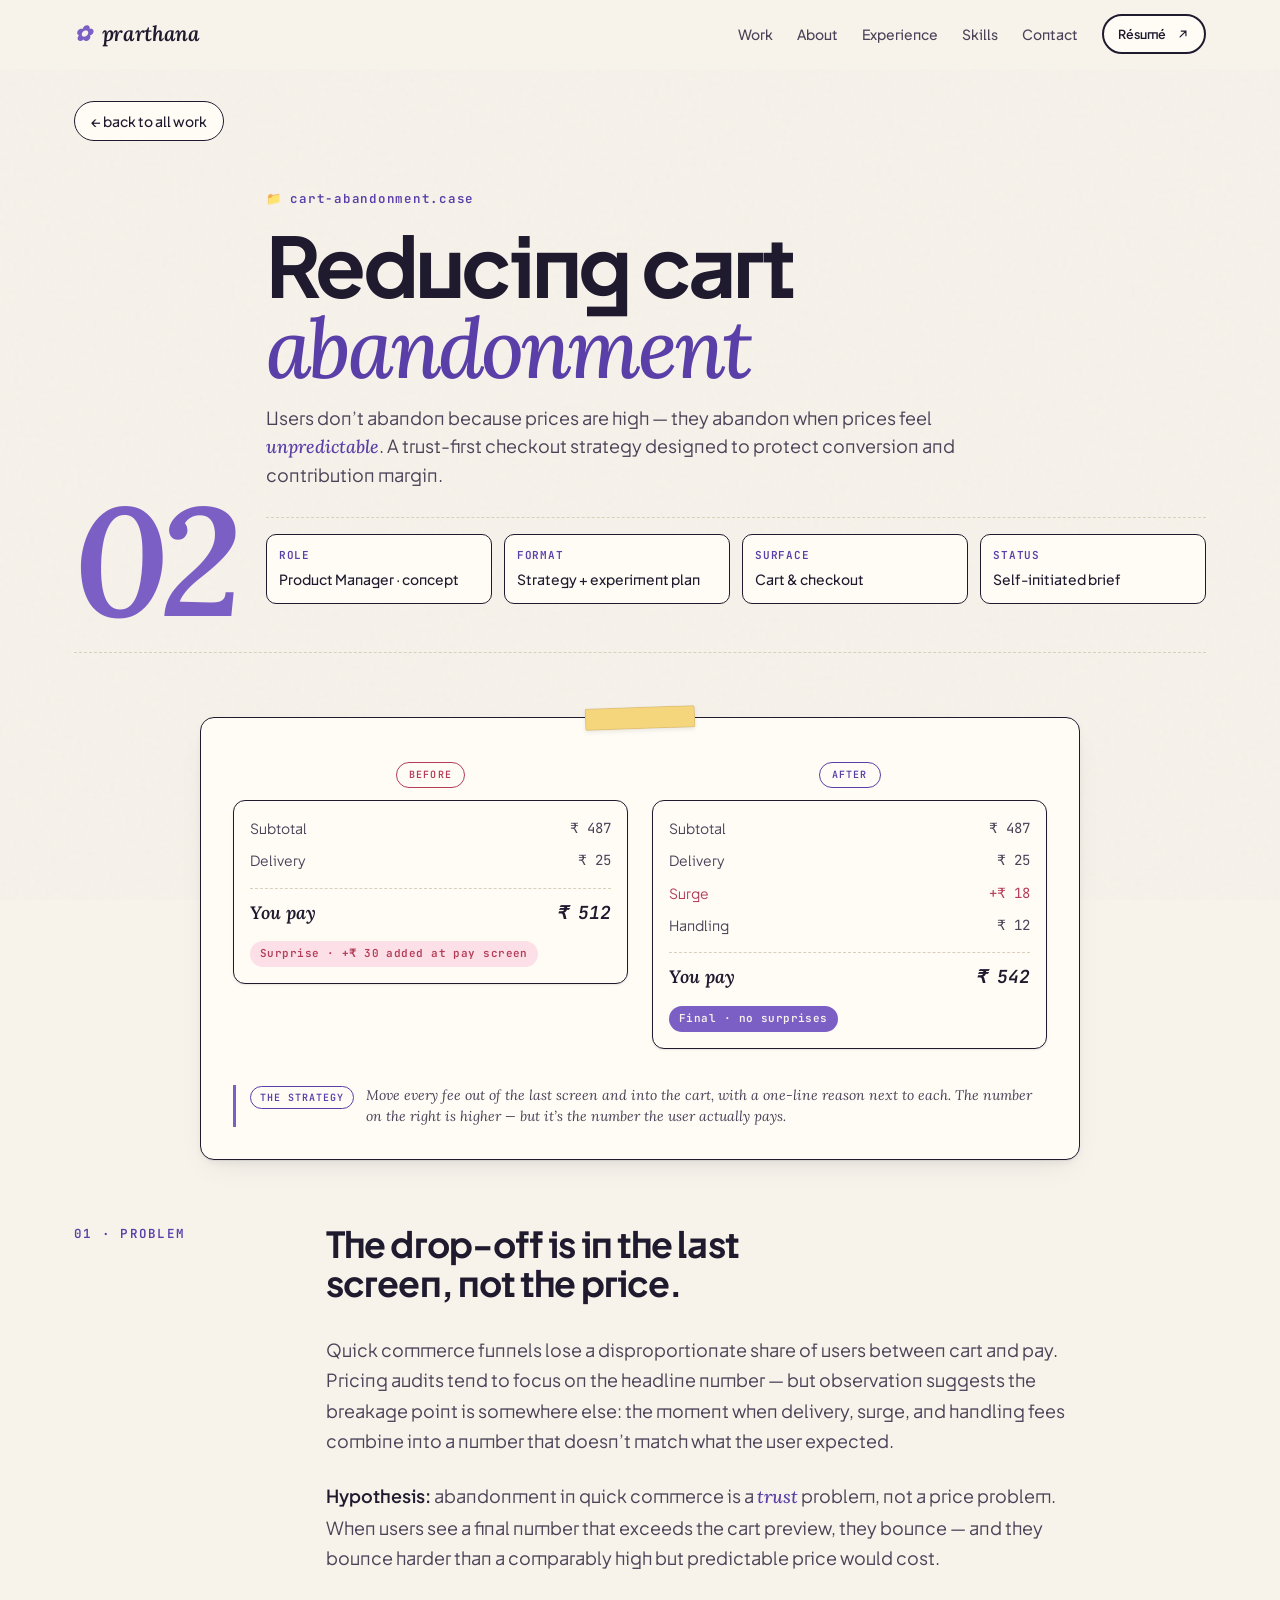
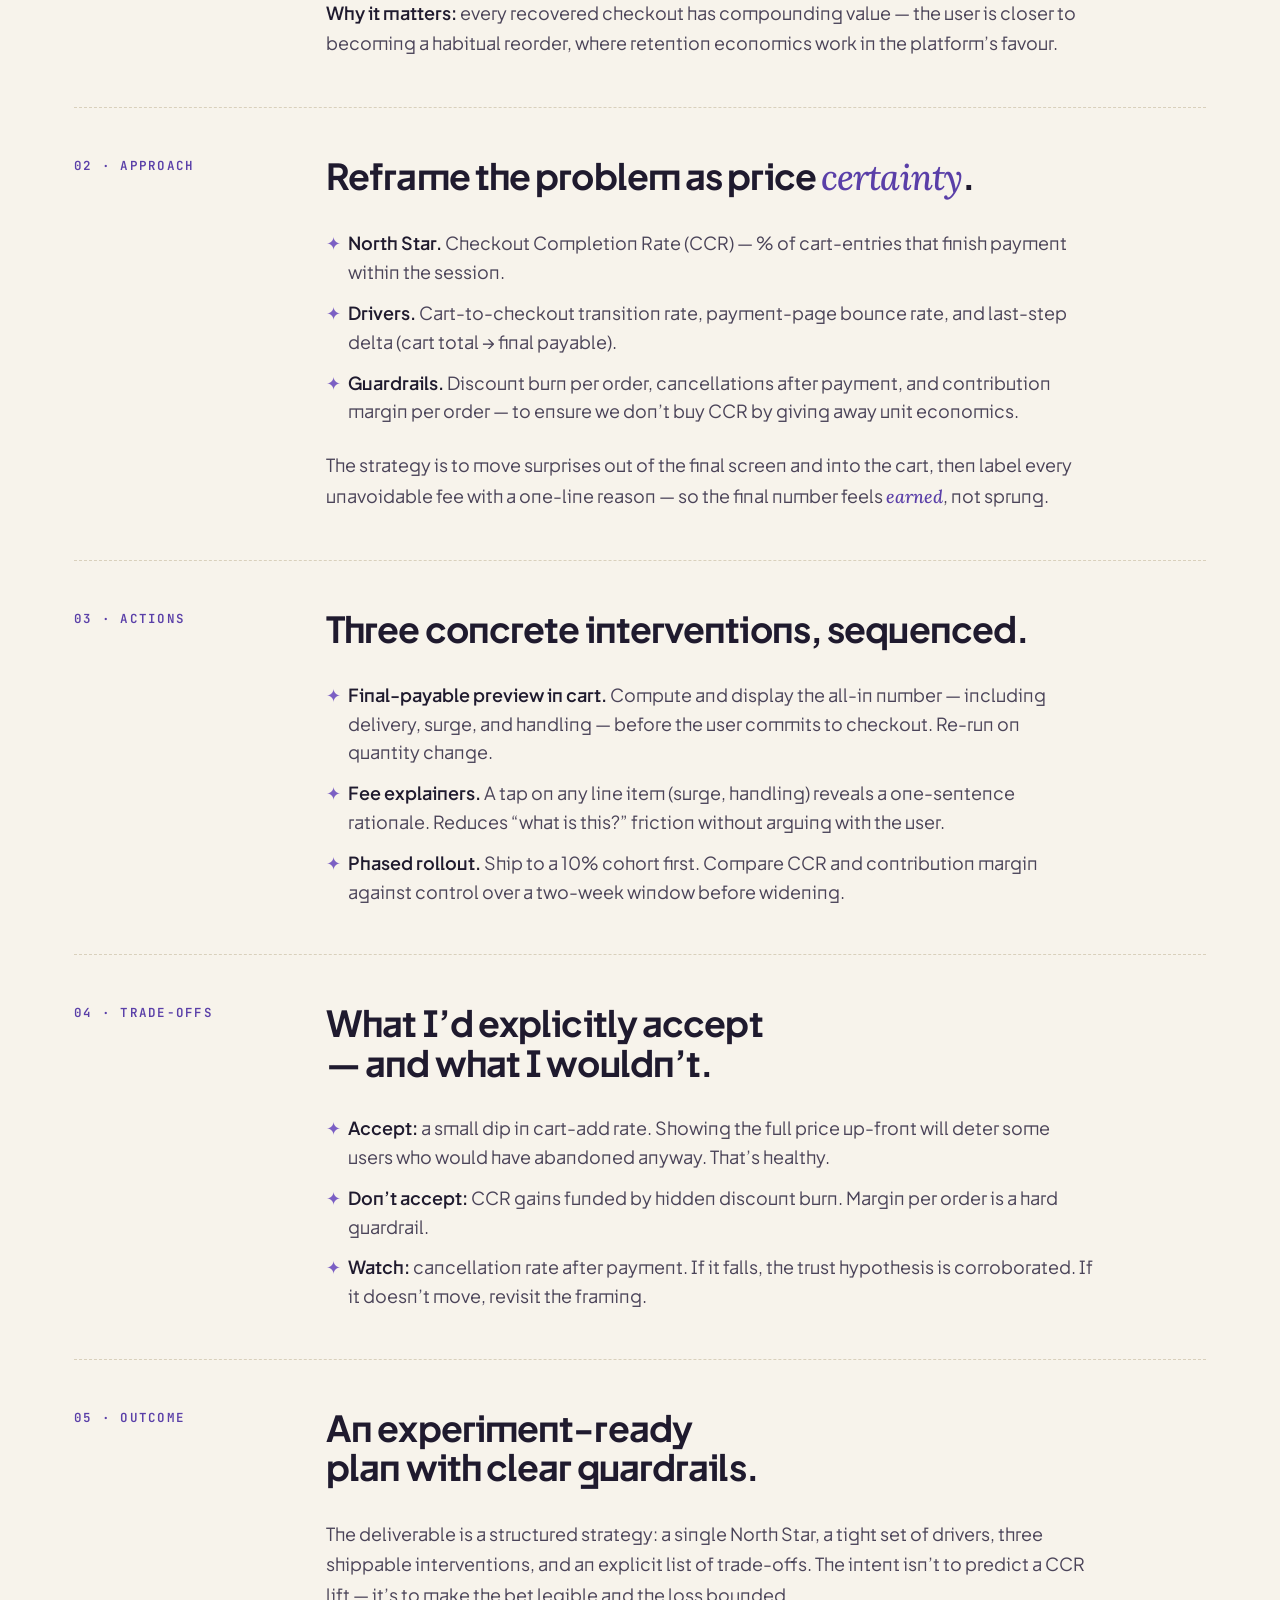
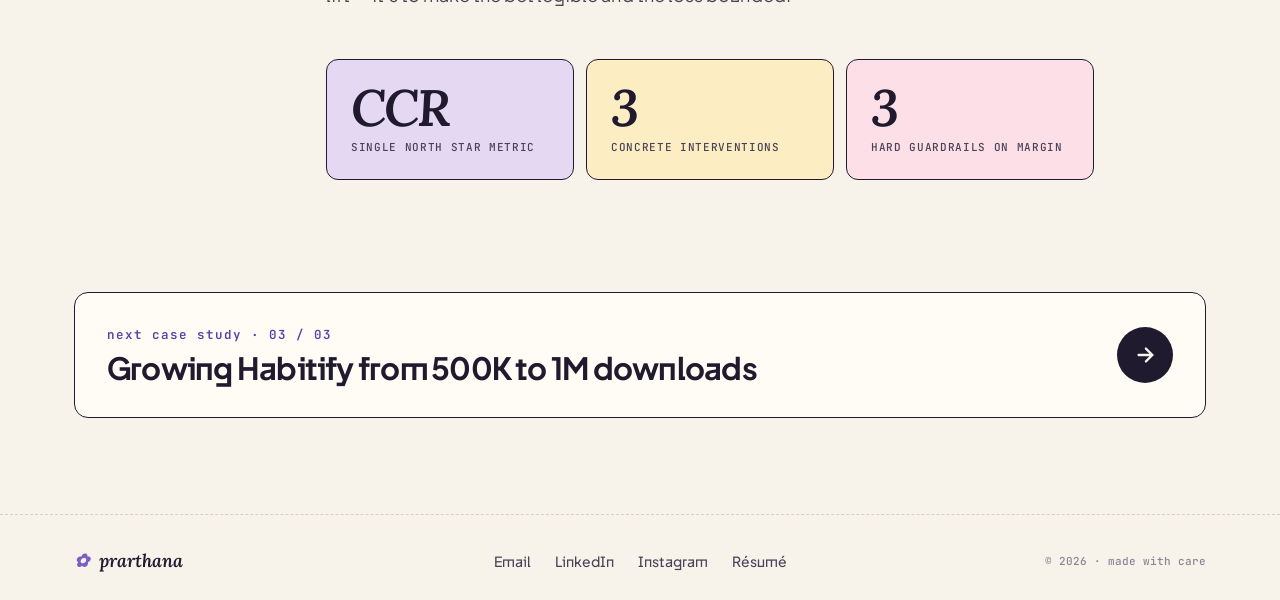
==== commit 2c8cb6c7: "Polish: splash, hero choreography, counters, mobile pass, case study images - Add cute splash screen" ====
--- a/projects/cart-abandonment.html
+++ b/projects/cart-abandonment.html
@@ -65,6 +65,33 @@
       </div>
     </header>
 
+    <figure class="case-compare" data-reveal>
+      <div class="case-compare__col">
+        <span class="case-compare__label case-compare__label--before">Before</span>
+        <div class="checkout-card" aria-label="Cart preview before the strategy">
+          <div class="checkout-card__row"><span>Subtotal</span><span class="mono">₹ 487</span></div>
+          <div class="checkout-card__row"><span>Delivery</span><span class="mono">₹ 25</span></div>
+          <div class="checkout-card__row checkout-card__row--total"><span>You pay</span><span class="mono">₹ 512</span></div>
+          <div class="checkout-card__chip checkout-card__chip--alert">Surprise · +₹ 30 added at pay screen</div>
+        </div>
+      </div>
+      <div class="case-compare__col">
+        <span class="case-compare__label case-compare__label--after">After</span>
+        <div class="checkout-card" aria-label="Cart preview after the strategy">
+          <div class="checkout-card__row"><span>Subtotal</span><span class="mono">₹ 487</span></div>
+          <div class="checkout-card__row"><span>Delivery</span><span class="mono">₹ 25</span></div>
+          <div class="checkout-card__row checkout-card__row--surcharge"><span>Surge</span><span class="mono">+₹ 18</span></div>
+          <div class="checkout-card__row"><span>Handling</span><span class="mono">₹ 12</span></div>
+          <div class="checkout-card__row checkout-card__row--total"><span>You pay</span><span class="mono">₹ 542</span></div>
+          <div class="checkout-card__chip">Final · no surprises</div>
+        </div>
+      </div>
+      <figcaption class="case-compare__cap">
+        <span class="case-image__cap-tag">The strategy</span>
+        Move every fee out of the last screen and into the cart, with a one-line reason next to each. The number on the right is higher &mdash; but it&rsquo;s the number the user actually pays.
+      </figcaption>
+    </figure>
+
     <section class="case-section" data-reveal>
       <div class="case-section__label">01 · Problem</div>
       <div class="case-section__body">
--- a/index.css
+++ b/index.css
@@ -167,6 +167,207 @@
 .skip:focus { top: 16px; }
 
 /* ============================================================
+   Splash screen — first-load greeting, dismisses itself
+   ============================================================ */
+
+.splash {
+  position: fixed;
+  inset: 0;
+  z-index: 9999;
+  background: var(--paper);
+  display: grid;
+  place-items: center;
+  animation: splashOut 480ms 1500ms var(--ease-out) forwards;
+}
+.splash::after {
+  /* faint warm vignette behind the mark */
+  content: "";
+  position: absolute;
+  width: 520px; height: 520px;
+  border-radius: 50%;
+  background: radial-gradient(circle, var(--lilac-soft) 0%, transparent 65%);
+  filter: blur(40px);
+  opacity: 0.7;
+  pointer-events: none;
+  z-index: 0;
+}
+.splash__inner {
+  position: relative;
+  z-index: 1;
+  display: flex;
+  flex-direction: column;
+  align-items: center;
+  gap: 18px;
+  animation: splashIn 520ms var(--ease-out) both;
+}
+.splash__flower {
+  font-size: 80px;
+  line-height: 1;
+  color: var(--lilac);
+  display: inline-block;
+  animation: splashSpin 5.5s linear infinite;
+  text-shadow: 0 4px 18px rgba(123, 95, 196, 0.30);
+}
+.splash__name {
+  font-family: var(--font-body);
+  font-weight: 700;
+  font-size: clamp(34px, 6vw, 56px);
+  letter-spacing: -0.025em;
+  color: var(--ink);
+  line-height: 1;
+}
+.splash__name em {
+  font-family: var(--font-italic);
+  font-style: italic;
+  font-weight: 500;
+  color: var(--lilac-deep);
+}
+.splash__hint {
+  font-family: var(--font-italic);
+  font-style: italic;
+  font-size: var(--t-md);
+  color: var(--ink-3);
+  display: inline-flex;
+  align-items: center;
+  gap: 4px;
+  letter-spacing: -0.005em;
+}
+.splash__dots {
+  display: inline-flex;
+  align-items: center;
+  gap: 4px;
+  margin-left: 6px;
+}
+.splash__dots span {
+  width: 6px; height: 6px;
+  border-radius: 50%;
+  background: var(--lilac);
+  animation: splashDot 1.2s var(--ease) infinite;
+}
+.splash__dots span:nth-child(2) { animation-delay: 0.15s; }
+.splash__dots span:nth-child(3) { animation-delay: 0.30s; }
+
+.splash--gone {
+  display: none !important;
+}
+
+@keyframes splashIn {
+  from { opacity: 0; transform: translateY(10px); }
+  to   { opacity: 1; transform: translateY(0); }
+}
+@keyframes splashOut {
+  from { opacity: 1; visibility: visible; pointer-events: auto; }
+  to   { opacity: 0; visibility: hidden; pointer-events: none; }
+}
+@keyframes splashSpin {
+  to { transform: rotate(360deg); }
+}
+@keyframes splashDot {
+  0%, 100% { opacity: 0.25; transform: translateY(0); }
+  50%      { opacity: 1;    transform: translateY(-3px); }
+}
+
+@media (prefers-reduced-motion: reduce) {
+  .splash             { animation-delay: 200ms; animation-duration: 200ms; }
+  .splash__inner,
+  .splash__flower,
+  .splash__dots span  { animation: none; }
+}
+
+@media (max-width: 480px) {
+  .splash__flower     { font-size: 64px; }
+  .splash__name       { font-size: 32px; }
+  .splash__hint       { font-size: var(--t-sm); }
+}
+
+/* ============================================================
+   Hero load choreography — gated behind body.is-loaded
+   so it only plays after splash dismisses
+   ============================================================ */
+
+.js .polaroid,
+.js .sticky,
+.js .scribble { opacity: 0; }
+
+.js body.is-loaded .polaroid {
+  animation: polaroid-in 900ms 100ms var(--spring) forwards;
+}
+.js body.is-loaded .sticky {
+  animation: sticky-pop 700ms var(--spring) forwards;
+}
+.js body.is-loaded .hero__sticky-1 { animation-delay: 700ms; }
+.js body.is-loaded .hero__sticky-2 { animation-delay: 880ms; }
+.js body.is-loaded .hero__sticky-3 { animation-delay: 1060ms; }
+
+.js body.is-loaded .scribble--star1,
+.js body.is-loaded .scribble--star2 {
+  animation: star-pop 700ms var(--spring) forwards;
+}
+.js body.is-loaded .scribble--star1 { animation-delay: 1100ms; }
+.js body.is-loaded .scribble--star2 { animation-delay: 1240ms; }
+
+.js body.is-loaded .scribble--squiggle,
+.js body.is-loaded .scribble--arrow1 {
+  opacity: 1;
+}
+.js body.is-loaded .scribble--squiggle path,
+.js body.is-loaded .scribble--arrow1 path {
+  stroke-dasharray: 1;
+  stroke-dashoffset: 1;
+  animation: scribble-draw 1400ms 1380ms ease forwards;
+}
+
+@keyframes polaroid-in {
+  0%   { opacity: 0; transform: rotate(18deg) translate(30px, 40px) scale(0.78); }
+  60%  { opacity: 1; transform: rotate(-5deg) translate(0, -4px) scale(1.02); }
+  100% { opacity: 1; transform: rotate(-3deg) translate(0, 0) scale(1); }
+}
+@keyframes sticky-pop {
+  0%   { opacity: 0; transform: scale(0.4) rotate(0deg); }
+  60%  { opacity: 1; transform: scale(1.08) rotate(calc(var(--sticky-rot, 0deg) * 1.15)); }
+  100% { opacity: 1; transform: scale(1) rotate(var(--sticky-rot, 0deg)); }
+}
+@keyframes star-pop {
+  0%   { opacity: 0; transform: rotate(0deg) scale(0); }
+  60%  { opacity: 1; transform: rotate(var(--rot, 0deg)) scale(1.15); }
+  100% { opacity: 1; transform: rotate(var(--rot, 0deg)) scale(1); }
+}
+.scribble--star1 { --rot: -12deg; }
+.scribble--star2 { --rot: 8deg; }
+@keyframes scribble-draw {
+  to { stroke-dashoffset: 0; }
+}
+
+/* Continuous gentle drift on stars after their entrance */
+@media (prefers-reduced-motion: no-preference) {
+  .js body.is-loaded .scribble--star1 {
+    animation: star-pop 700ms 1100ms var(--spring) forwards,
+               star-drift1 6.5s 1900ms ease-in-out infinite alternate;
+  }
+  .js body.is-loaded .scribble--star2 {
+    animation: star-pop 700ms 1240ms var(--spring) forwards,
+               star-drift2 7.5s 2050ms ease-in-out infinite alternate;
+  }
+}
+@keyframes star-drift1 {
+  from { transform: rotate(-12deg) translate(0, 0); }
+  to   { transform: rotate(-8deg)  translate(8px, -10px); }
+}
+@keyframes star-drift2 {
+  from { transform: rotate(8deg)  translate(0, 0); }
+  to   { transform: rotate(11deg) translate(-8px, -7px); }
+}
+
+/* Reduced-motion: skip the choreography, just show */
+@media (prefers-reduced-motion: reduce) {
+  .js .polaroid,
+  .js .sticky,
+  .js .scribble { opacity: 1; animation: none !important; }
+  .js .scribble path { stroke-dasharray: none; stroke-dashoffset: 0; }
+  .js .hl { background-size: 100% 100%; transition: none; }
+}
+
+/* ============================================================
    Utilities
    ============================================================ */
 
@@ -190,13 +391,20 @@
   font-variant-numeric: tabular-nums;
 }
 
-/* Highlighted span — like a marker */
+/* Highlighted span — like a marker, animates in when reveal fires */
 .hl {
-  background: linear-gradient(180deg, transparent 55%, var(--lilac-soft) 55%, var(--lilac-soft) 92%, transparent 92%);
+  background-image: linear-gradient(180deg, transparent 55%, var(--lilac-soft) 55%, var(--lilac-soft) 92%, transparent 92%);
+  background-repeat: no-repeat;
+  background-position: left center;
+  background-size: 100% 100%;
   padding: 0 4px;
 }
-.hl--sun { background: linear-gradient(180deg, transparent 55%, var(--sun-soft) 55%, var(--sun-soft) 92%, transparent 92%); }
-.hl--rose { background: linear-gradient(180deg, transparent 55%, var(--rose-soft) 55%, var(--rose-soft) 92%, transparent 92%); }
+.hl--sun  { background-image: linear-gradient(180deg, transparent 55%, var(--sun-soft) 55%, var(--sun-soft) 92%, transparent 92%); }
+.hl--rose { background-image: linear-gradient(180deg, transparent 55%, var(--rose-soft) 55%, var(--rose-soft) 92%, transparent 92%); }
+.js .hl   { background-size: 0% 100%; transition: background-size 900ms 200ms cubic-bezier(.55, 0, .25, 1); }
+.js [data-reveal].is-visible .hl { background-size: 100% 100%; }
+.js [data-reveal].is-visible .hl + .hl,
+.js [data-reveal].is-visible .hl ~ .hl { transition-delay: 900ms; }
 
 /* Inline link — underlined */
 .link {
@@ -603,22 +811,33 @@
 .hero__sticky-1 {
   top: 8%;
   right: -8%;
-  transform: rotate(7deg);
+  --sticky-rot: 7deg;
+  transform: rotate(var(--sticky-rot));
   width: 170px;
 }
 .hero__sticky-2 {
   bottom: 6%;
   left: -10%;
-  transform: rotate(-6deg);
+  --sticky-rot: -6deg;
+  transform: rotate(var(--sticky-rot));
   width: 150px;
   background: var(--lilac-soft);
 }
 .hero__sticky-3 {
   top: 32%;
   left: -16%;
-  transform: rotate(-12deg);
+  --sticky-rot: -12deg;
+  transform: rotate(var(--sticky-rot));
   width: 140px;
   background: var(--rose-soft);
+}
+.sticky {
+  transition: transform 0.4s var(--spring);
+  cursor: default;
+}
+.sticky:hover {
+  transform: rotate(calc(var(--sticky-rot, 0deg) + 4deg)) scale(1.06);
+  z-index: 4;
 }
 
 /* Decorative scribbles */
@@ -1634,6 +1853,144 @@
   border-bottom: 1.5px dashed var(--border);
   margin-bottom: var(--s-10);
   align-items: end;
+}
+
+/* Case-page image / featured visual */
+.case-image {
+  margin: 0 auto var(--s-10);
+  max-width: 880px;
+  position: relative;
+}
+.case-image__frame {
+  position: relative;
+  background: var(--paper-2);
+  border: 1.5px solid var(--ink);
+  border-radius: 14px;
+  padding: 16px;
+  box-shadow: var(--shadow-paper);
+  transform: rotate(-0.6deg);
+  transition: transform var(--dur-3) var(--ease);
+  overflow: hidden;
+}
+.case-image__frame:hover { transform: rotate(0deg); }
+.case-image__frame::before {
+  content: "";
+  position: absolute;
+  top: -11px; left: 50%;
+  transform: translateX(-50%) rotate(-2deg);
+  width: 110px; height: 22px;
+  background: var(--sun);
+  border: 1px solid rgba(31, 26, 46, 0.10);
+  border-radius: 2px;
+  box-shadow: 0 2px 4px rgba(0, 0, 0, 0.08);
+  z-index: 2;
+}
+.case-image__frame img {
+  width: 100%;
+  display: block;
+  border-radius: 6px;
+  background: var(--paper-3);
+}
+.case-image__cap {
+  display: flex;
+  align-items: flex-start;
+  gap: 12px;
+  margin-top: 14px;
+  padding-left: 14px;
+  border-left: 3px solid var(--lilac);
+  font-family: var(--font-italic);
+  font-style: italic;
+  font-size: var(--t-sm);
+  color: var(--ink-2);
+  line-height: 1.5;
+  max-width: 64ch;
+}
+.case-image__cap-tag {
+  flex-shrink: 0;
+  font-family: var(--font-mono);
+  font-style: normal;
+  font-size: 10px;
+  letter-spacing: 0.10em;
+  text-transform: uppercase;
+  color: var(--lilac-deep);
+  font-weight: 600;
+  padding: 3px 9px;
+  border: 1.5px solid var(--lilac-deep);
+  border-radius: 999px;
+  align-self: flex-start;
+  margin-top: 1px;
+  white-space: nowrap;
+}
+
+/* Before/after comparison (cart-abandonment) */
+.case-compare {
+  margin: 0 auto var(--s-10);
+  max-width: 880px;
+  padding: var(--s-6);
+  background: var(--paper-2);
+  border: 1.5px solid var(--ink);
+  border-radius: 14px;
+  box-shadow: var(--shadow-paper);
+  position: relative;
+  display: grid;
+  grid-template-columns: 1fr 1fr;
+  gap: var(--s-5);
+}
+.case-compare::before {
+  content: "";
+  position: absolute;
+  top: -11px; left: 50%;
+  transform: translateX(-50%) rotate(-2deg);
+  width: 110px; height: 22px;
+  background: var(--sun);
+  border: 1px solid rgba(31, 26, 46, 0.10);
+  border-radius: 2px;
+  box-shadow: 0 2px 4px rgba(0, 0, 0, 0.08);
+  z-index: 2;
+}
+.case-compare__col {
+  display: flex;
+  flex-direction: column;
+  gap: var(--s-3);
+  align-items: center;
+  padding-top: var(--s-3);
+}
+.case-compare__label {
+  font-family: var(--font-mono);
+  font-size: 10px;
+  letter-spacing: 0.12em;
+  text-transform: uppercase;
+  font-weight: 600;
+  padding: 4px 12px;
+  border: 1.5px solid currentColor;
+  border-radius: 999px;
+}
+.case-compare__label--before { color: #B53D58; }
+.case-compare__label--after  { color: var(--lilac-deep); }
+.case-compare .checkout-card {
+  transform: rotate(0deg);
+  max-width: 100%;
+  width: 100%;
+  margin: 0;
+  box-shadow: var(--shadow-sm);
+}
+.checkout-card__chip--alert {
+  background: var(--rose-soft);
+  color: #B53D58;
+}
+.case-compare__cap {
+  grid-column: 1 / -1;
+  display: flex;
+  align-items: flex-start;
+  gap: 12px;
+  margin-top: var(--s-3);
+  padding-left: 14px;
+  border-left: 3px solid var(--lilac);
+  font-family: var(--font-italic);
+  font-style: italic;
+  font-size: var(--t-sm);
+  color: var(--ink-2);
+  line-height: 1.5;
 }
 .case-hero__num {
   font-family: var(--font-italic);
@@ -1996,6 +2353,12 @@
   /* --- Case-study page --- */
   .case-page               { padding-top: var(--s-3); }
   .case-back               { margin-bottom: var(--s-6); }
+  .case-image              { margin-bottom: var(--s-6); }
+  .case-image__frame       { transform: rotate(0deg); padding: 10px; }
+  .case-image__frame:hover { transform: rotate(0deg); }
+  .case-image__cap         { font-size: var(--t-xs); flex-direction: column; gap: 6px; }
+  .case-compare            { grid-template-columns: 1fr; padding: var(--s-5); margin-bottom: var(--s-6); }
+  .case-compare__cap       { font-size: var(--t-xs); }
   .case-hero               { gap: var(--s-3); padding-bottom: var(--s-5); margin-bottom: var(--s-6); }
   .case-hero__num          { font-size: 80px; }
   .case-hero__title        { font-size: clamp(32px, 9vw, 56px); }
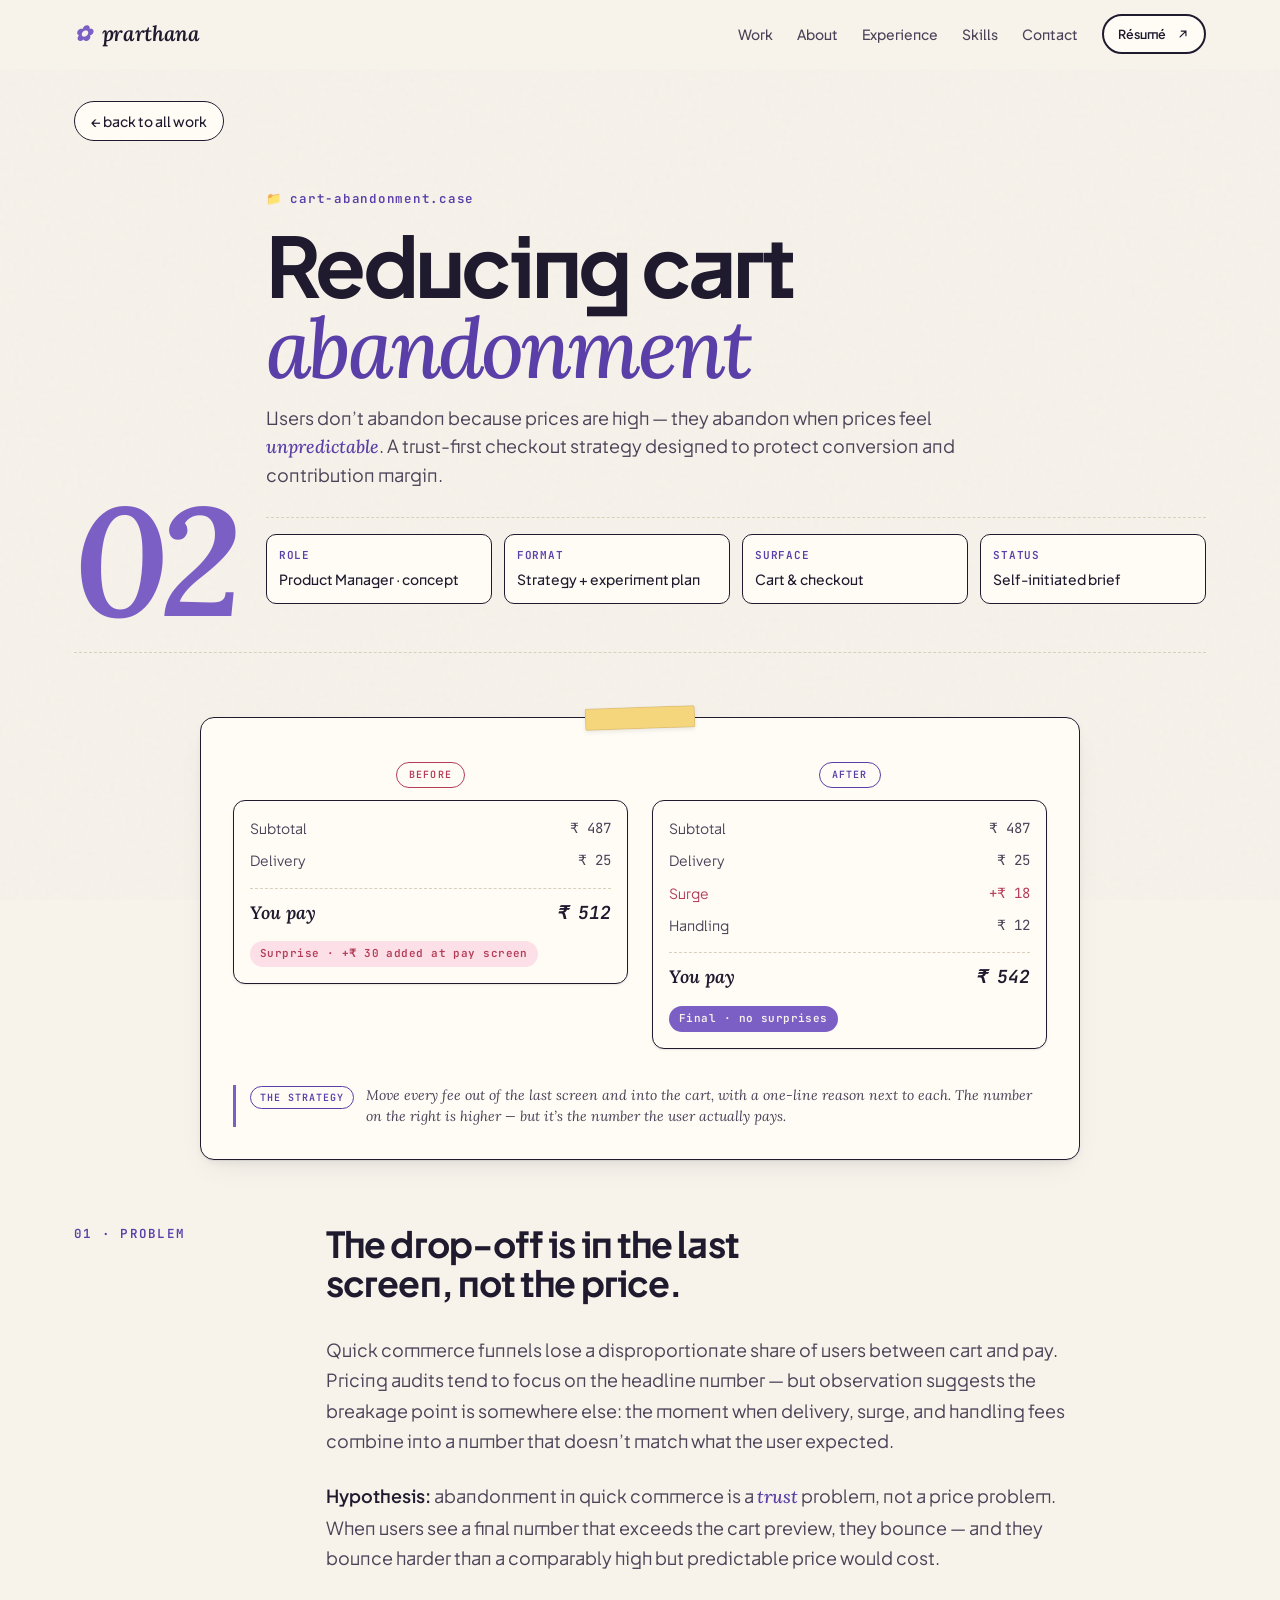
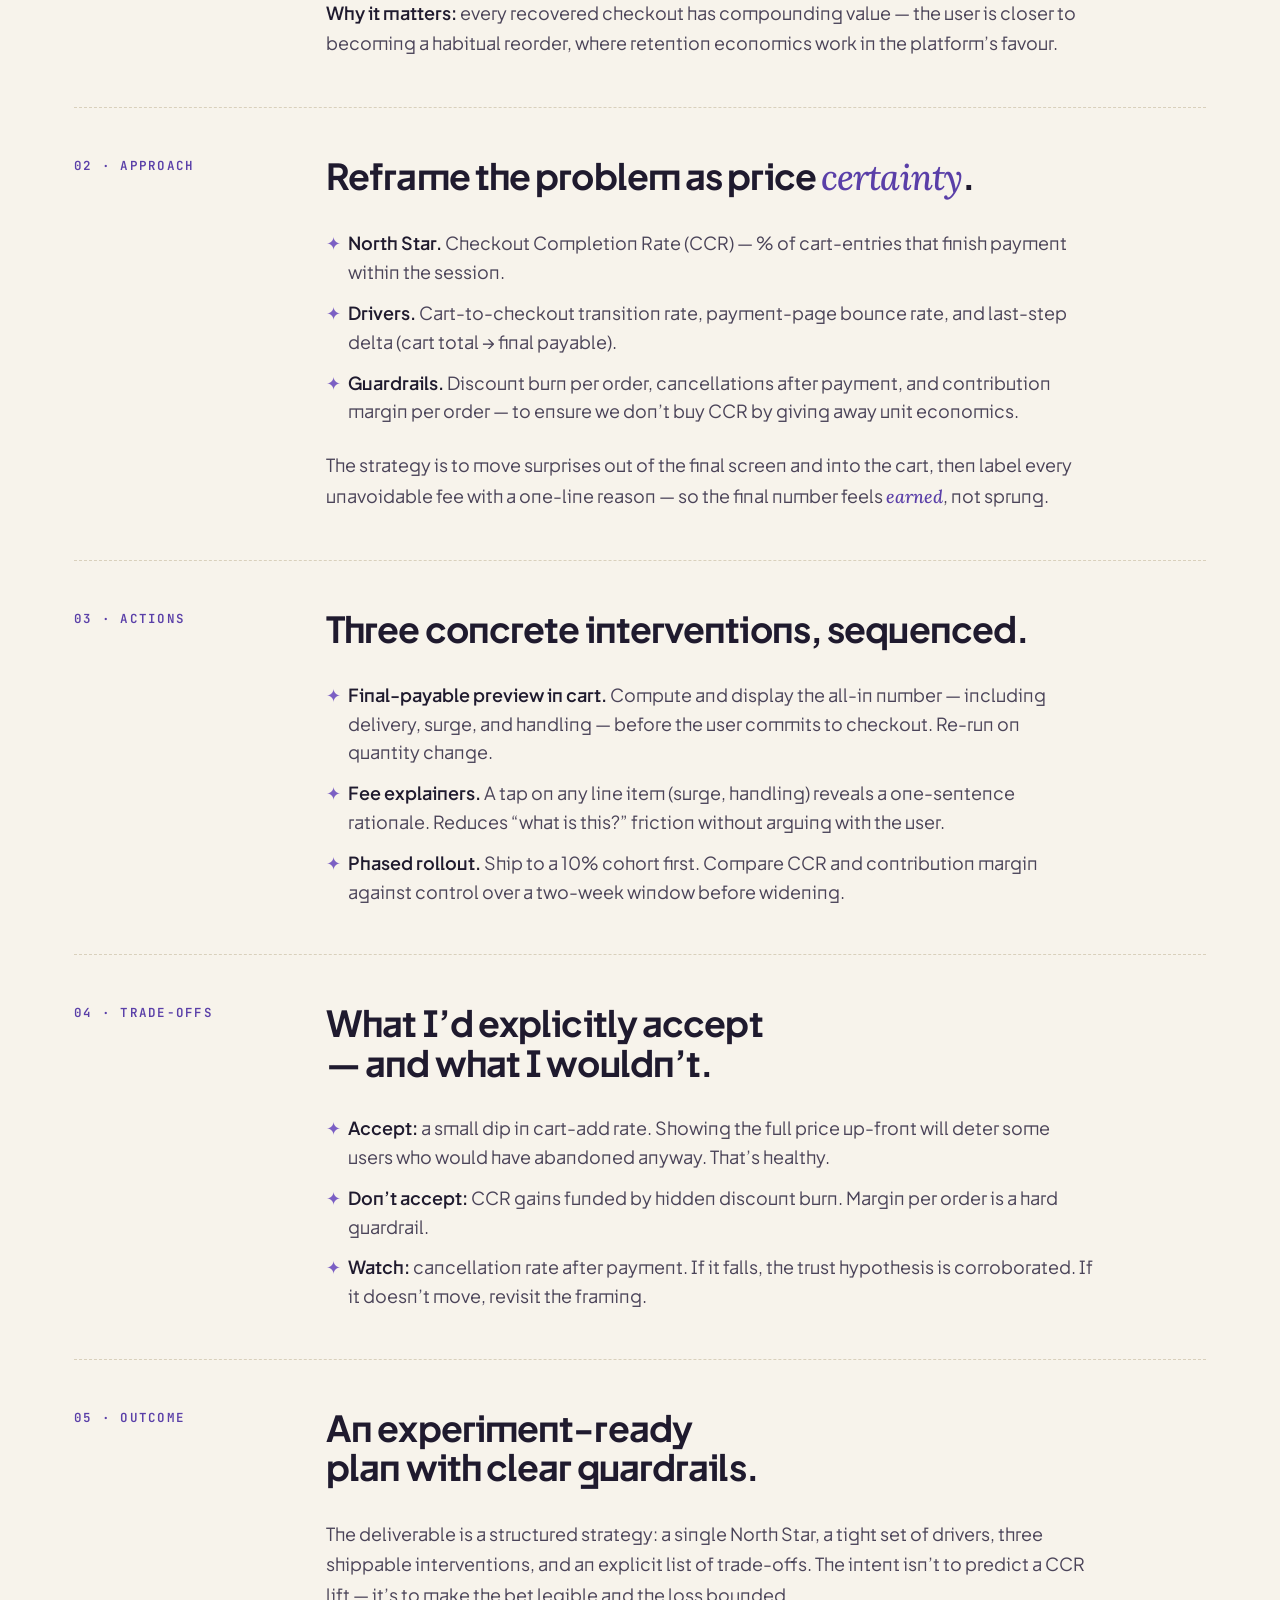
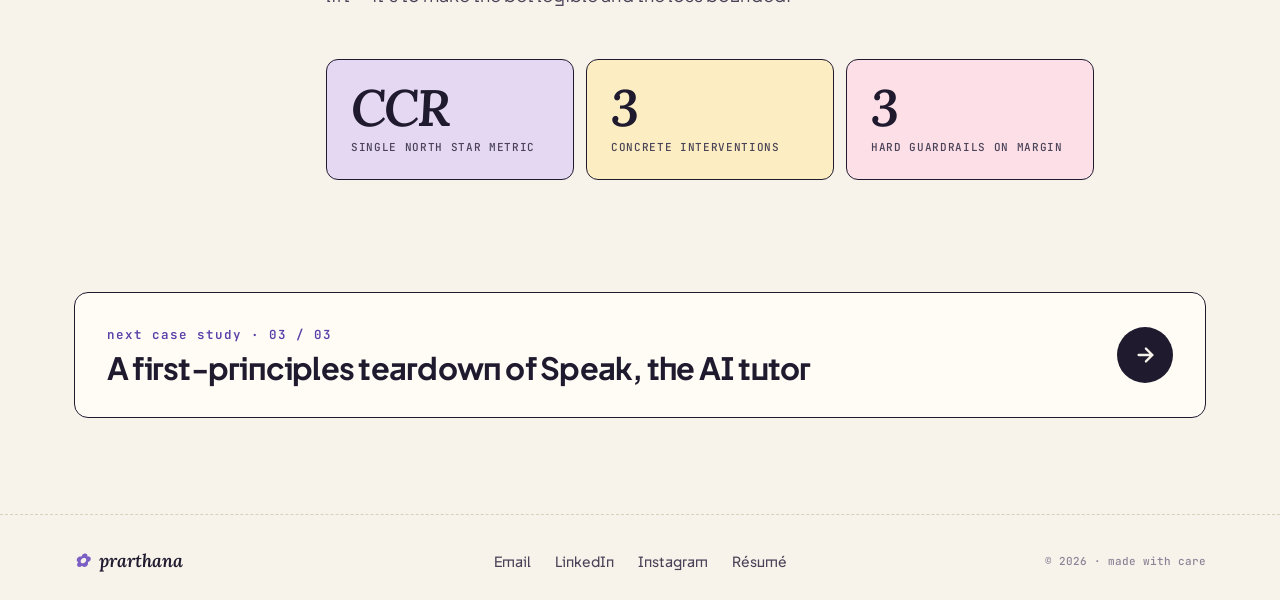
==== commit a4a74671: "added new project and info fixes" ====
--- a/projects/cart-abandonment.html
+++ b/projects/cart-abandonment.html
@@ -176,10 +176,10 @@
       </div>
     </section>
 
-    <a class="case-next" href="habitify.html" data-reveal>
+    <a class="case-next" href="speak.html" data-reveal>
       <div class="case-next__inner">
         <span class="case-next__kicker">next case study · 03 / 03</span>
-        <span class="case-next__title">Growing Habitify from 500K to 1M downloads</span>
+        <span class="case-next__title">A first-principles teardown of Speak, the AI tutor</span>
       </div>
       <span class="case-next__arrow" aria-hidden="true">
         <svg width="22" height="22" viewBox="0 0 24 24" fill="none" stroke="currentColor" stroke-width="2.5" stroke-linecap="round"><path d="M5 12h14M13 5l7 7-7 7"/></svg>
@@ -194,7 +194,7 @@
     <div class="footer__brand">prarthana</div>
     <nav class="footer__links" aria-label="Footer">
       <a href="mailto:dalaiprarthana4@gmail.com">Email</a>
-      <a href="https://www.linkedin.com/in/prarthana-dalai-ba931a186/" target="_blank" rel="noopener">LinkedIn</a>
+      <a href="https://www.linkedin.com/in/prarthana-dalai-pm" target="_blank" rel="noopener">LinkedIn</a>
       <a href="https://www.instagram.com/prar_tha_naa" target="_blank" rel="noopener">Instagram</a>
       <a href="../assets/resume/Prarthana_Product_Manager.pdf" target="_blank" rel="noopener">Résumé</a>
     </nav>
